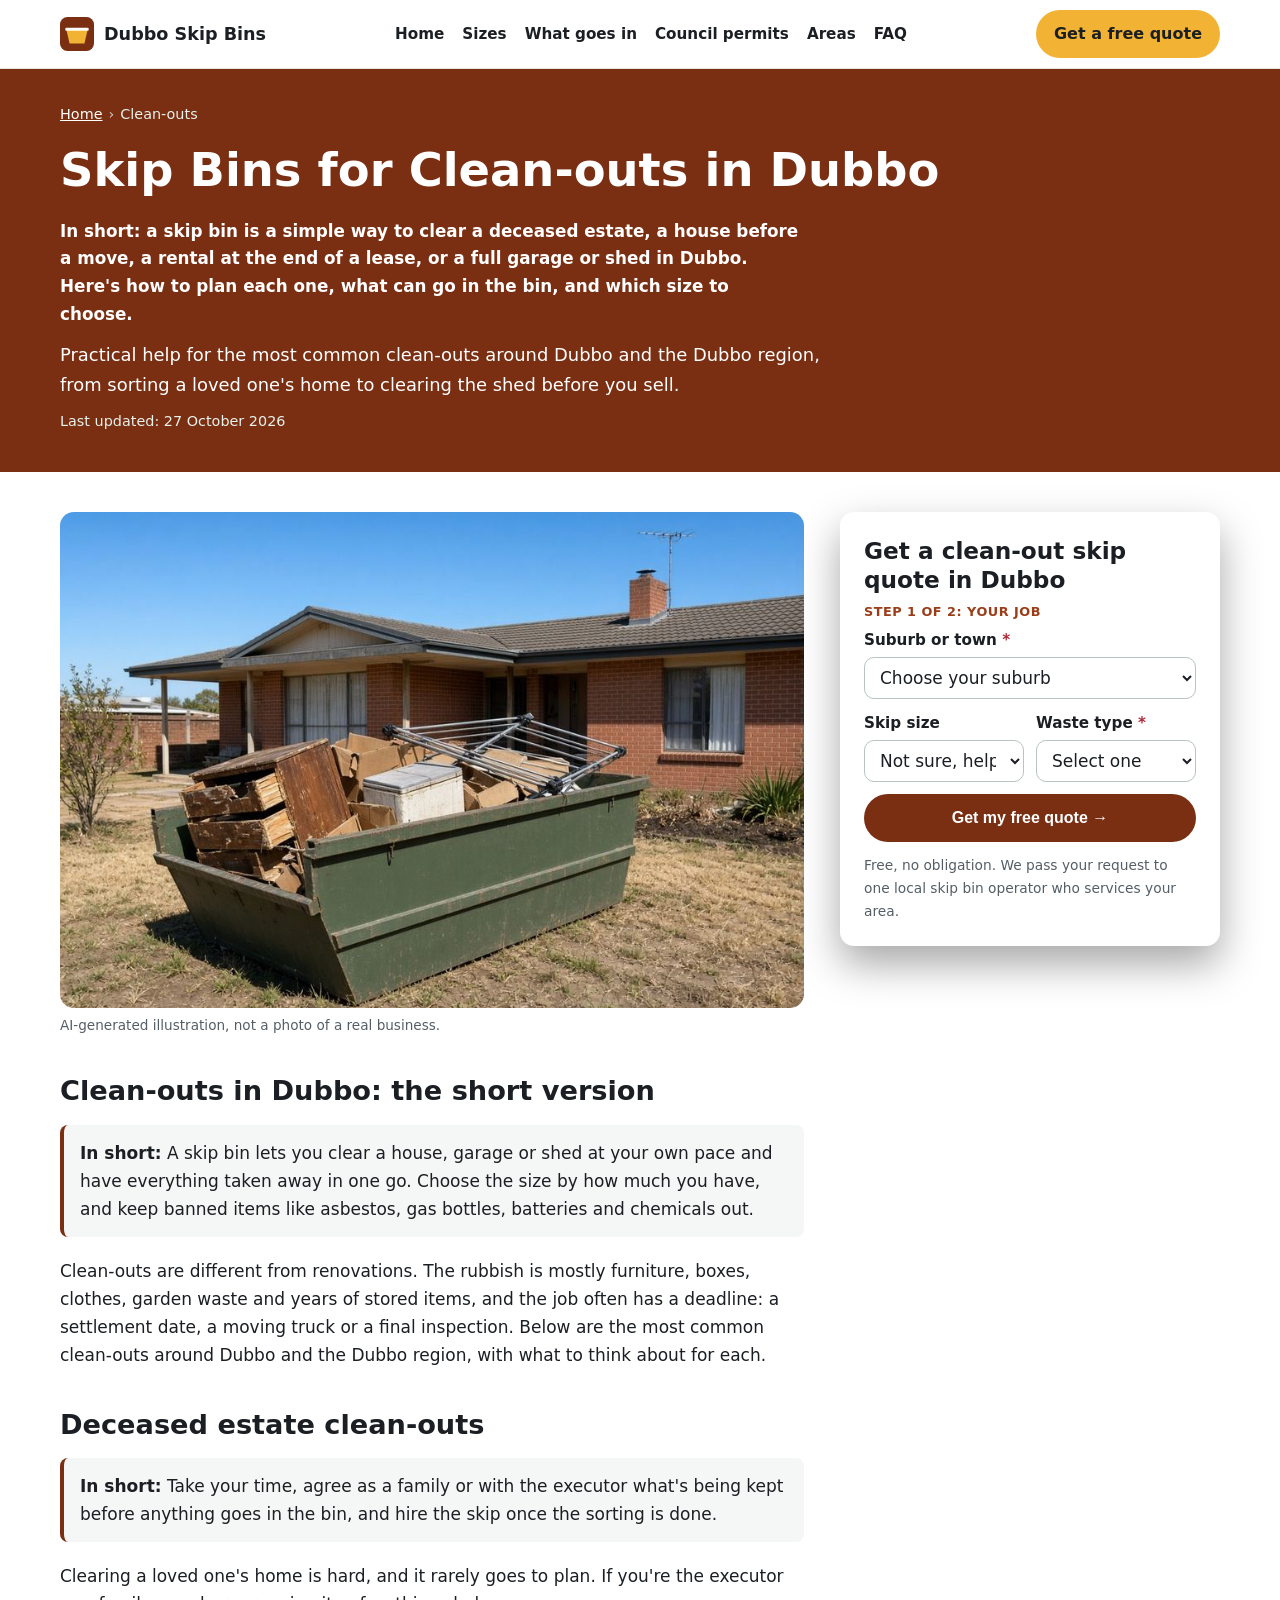
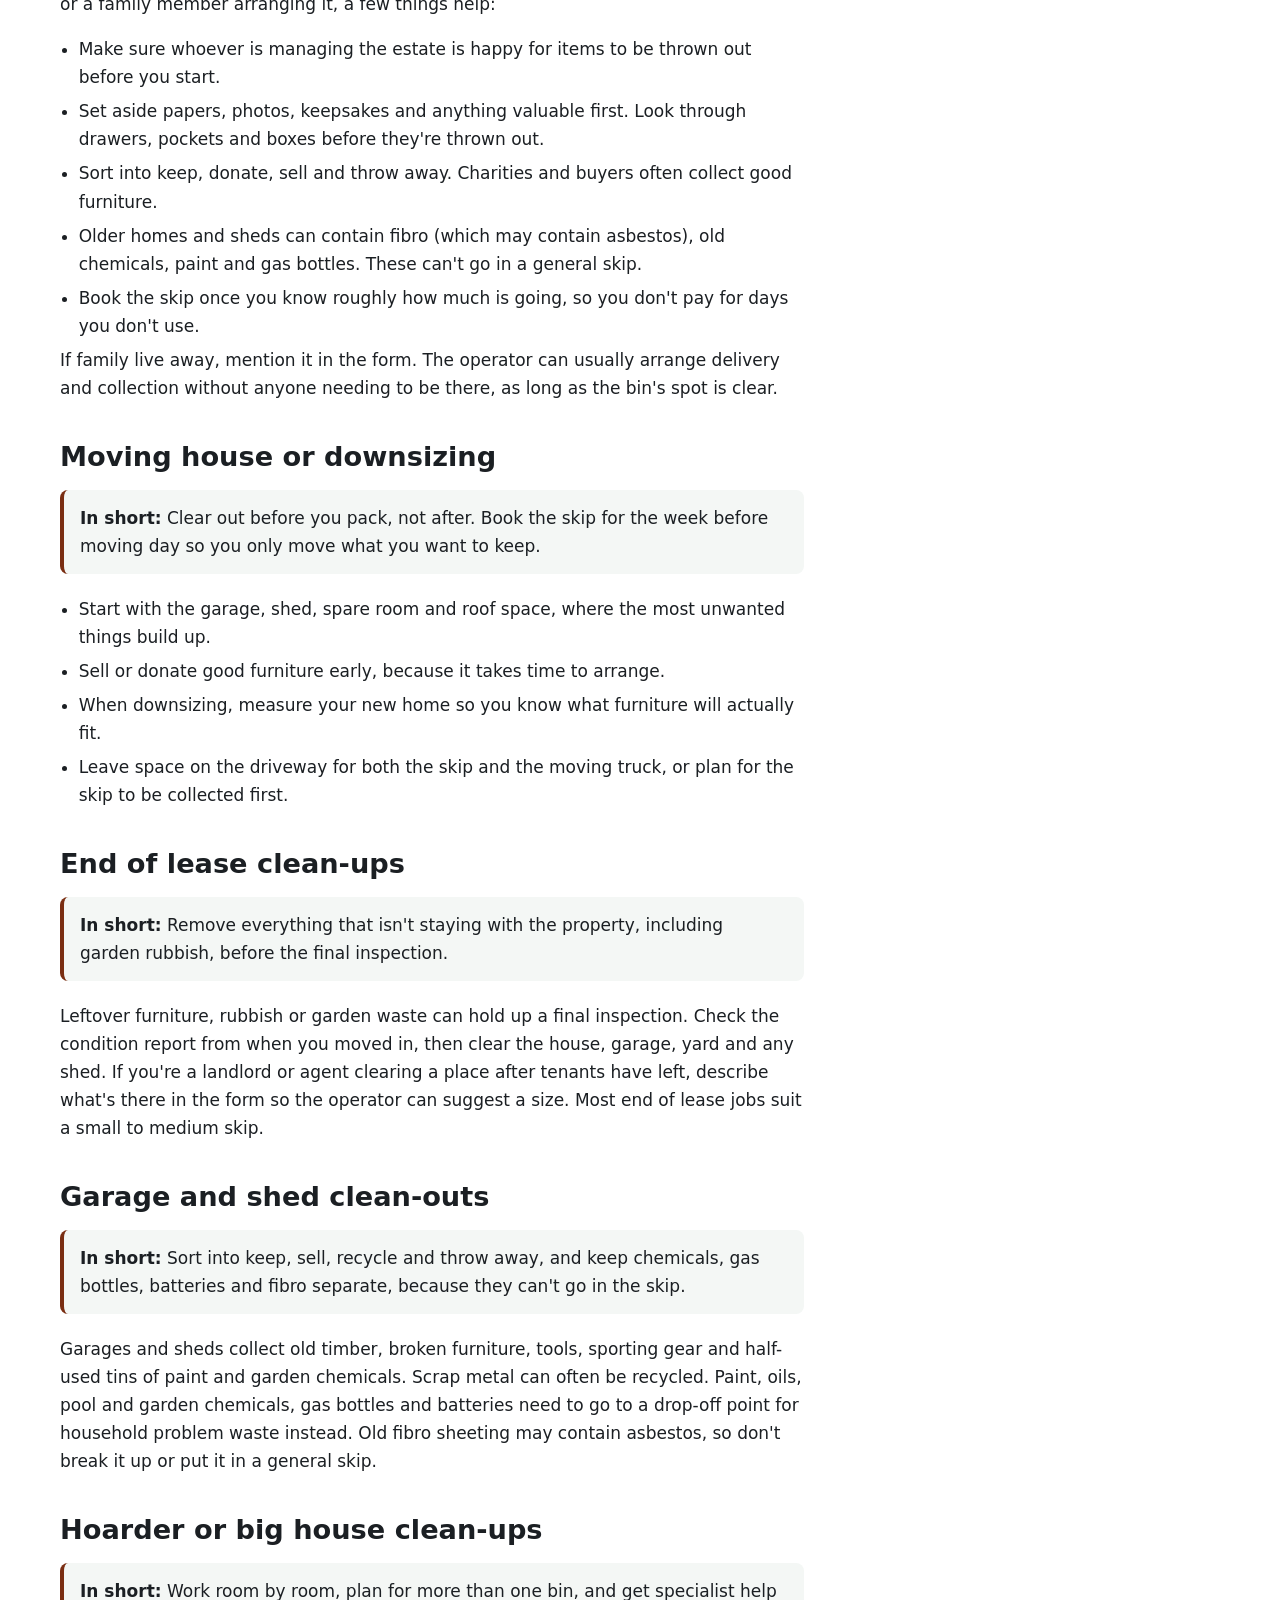
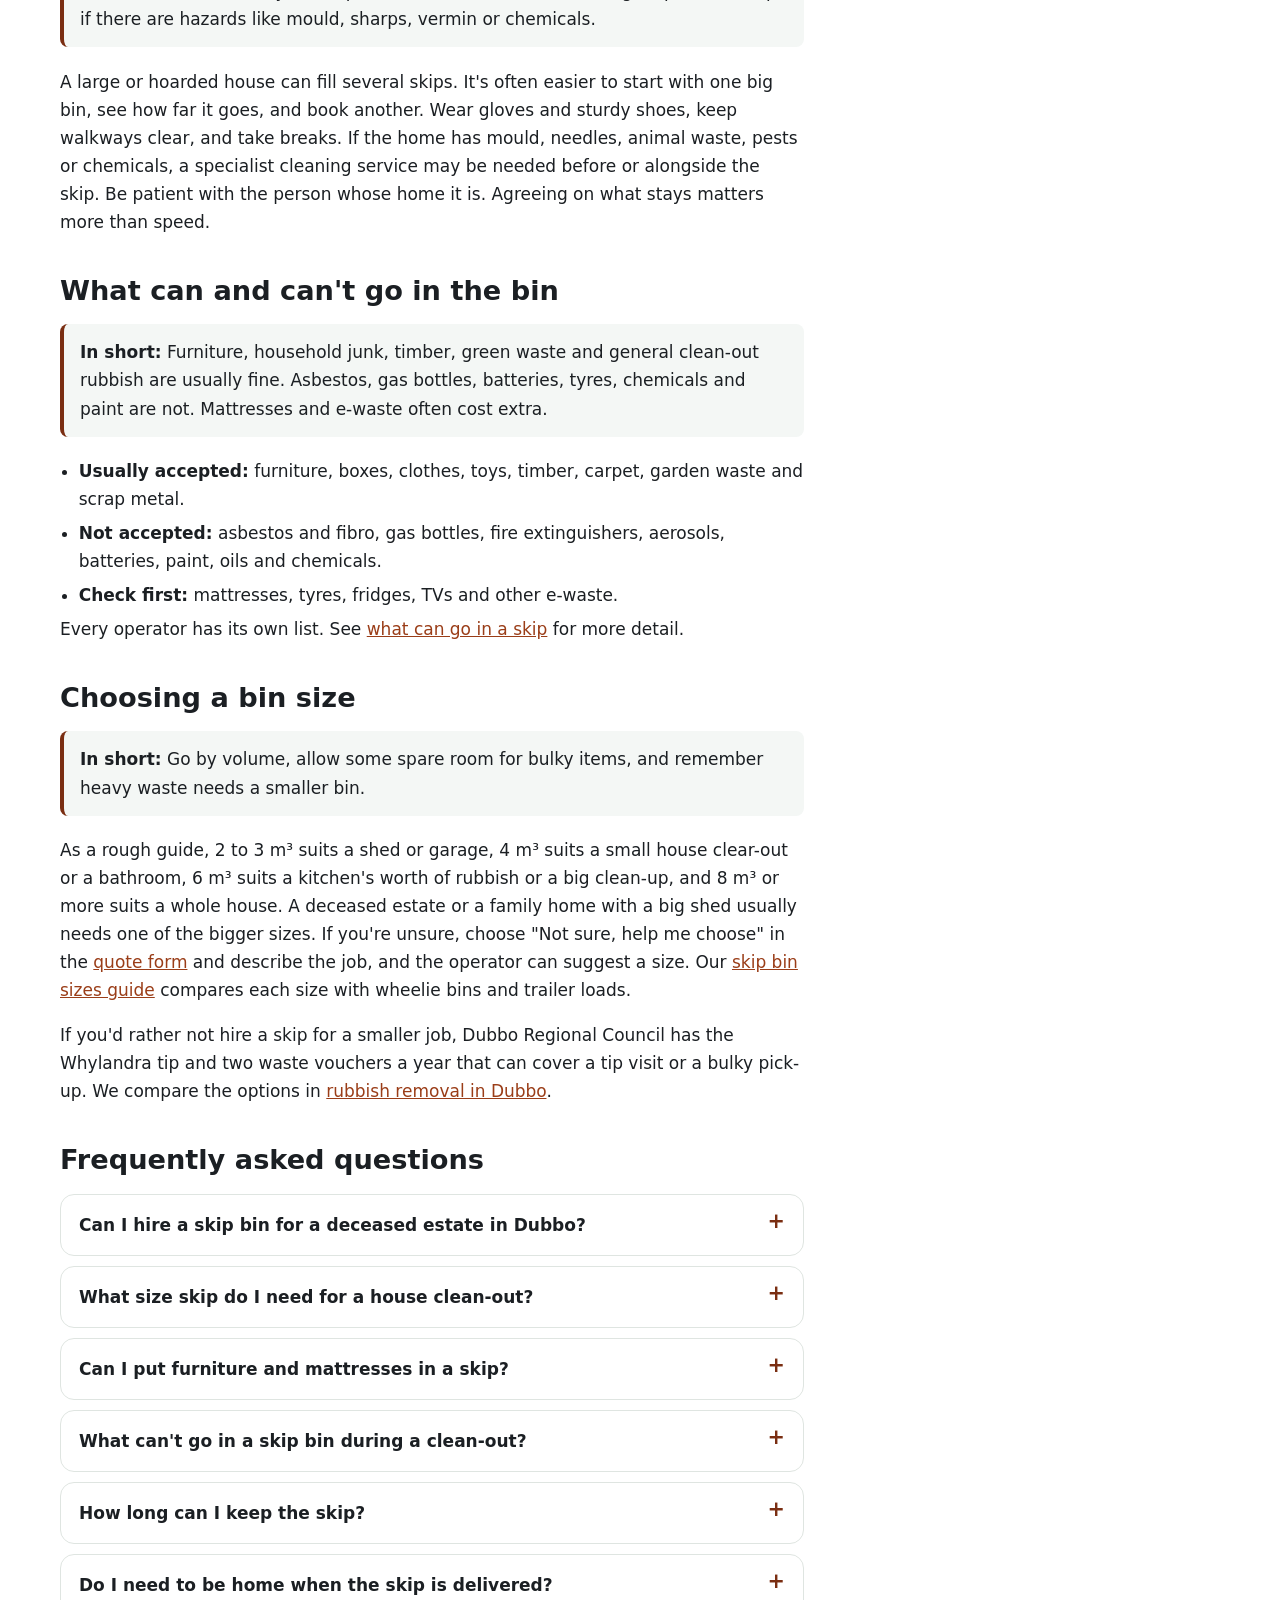
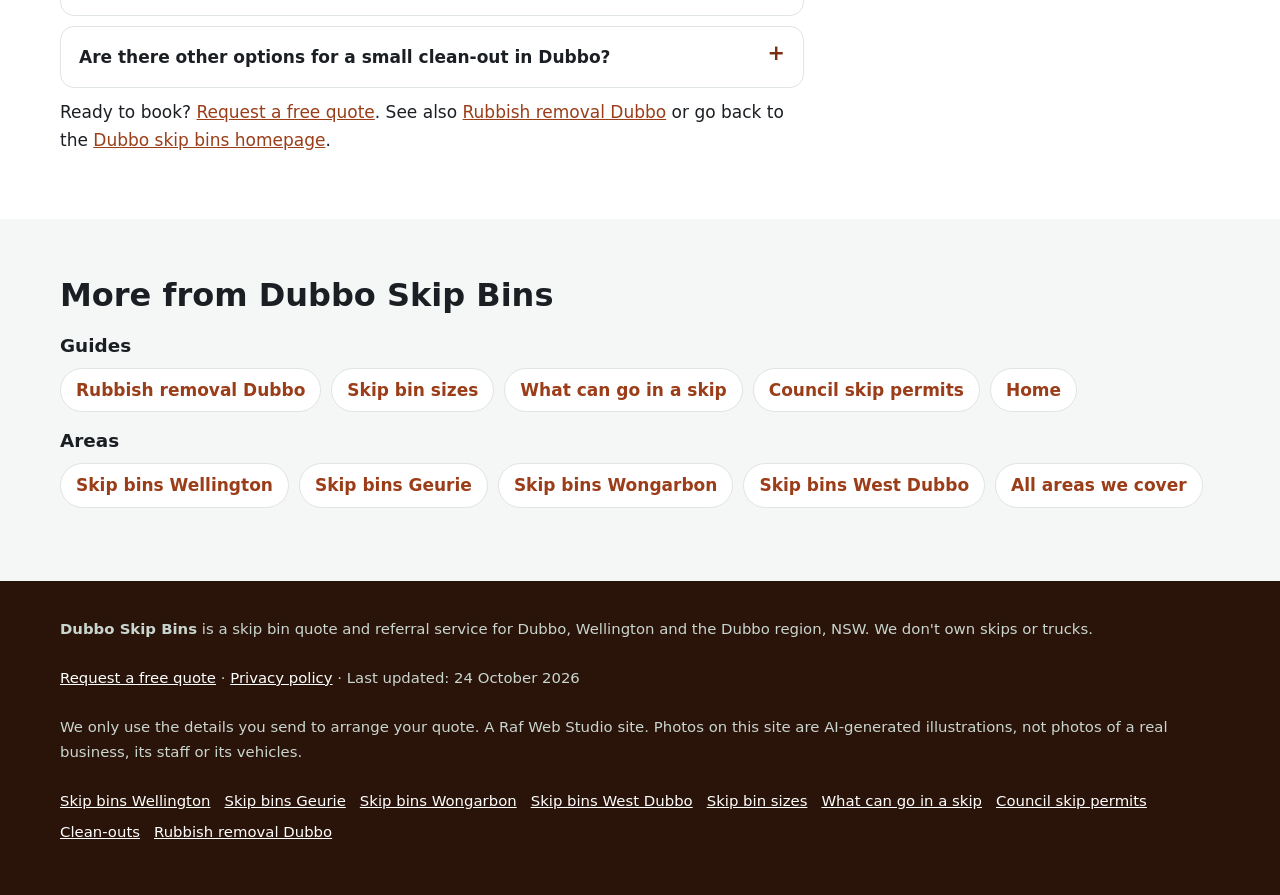
==== clean-outs/index.html @ 49976282 "SEO batch 3: add /clean-outs/ and /rubbish-removal-dubbo/ guides (FAQ schema, quote form, sitemap, l" ====
<!doctype html>
<html lang="en-AU">
<head>
<meta charset="utf-8">
<meta name="viewport" content="width=device-width, initial-scale=1">
<title>Skip Bins for Clean-outs in Dubbo | Deceased Estates, Moving &amp; Garages</title>
<meta name="description" content="Skip bins for clean-outs in Dubbo: deceased estates, moving house, downsizing, end of lease, garages, sheds and big house clean-ups. Sizes, what goes in, and a free quote.">
<link rel="canonical" href="https://dubboskipbins.com/clean-outs/">
<link rel="icon" href="/favicon.svg" type="image/svg+xml">
<meta name="theme-color" content="#7a2e12">
<meta property="og:type" content="article">
<meta property="og:locale" content="en_AU">
<meta property="og:site_name" content="Dubbo Skip Bins">
<meta property="og:title" content="Skip Bins for Clean-outs in Dubbo | Deceased Estates, Moving &amp; Garages">
<meta property="og:description" content="Skip bins for clean-outs in Dubbo: deceased estates, moving house, downsizing, end of lease, garages, sheds and big house clean-ups. Sizes, what goes in, and a free quote.">
<meta property="og:url" content="https://dubboskipbins.com/clean-outs/">
<meta property="og:image" content="https://dubboskipbins.com/img/card-home.jpg">
<meta name="twitter:card" content="summary_large_image">
<script>document.documentElement.classList.add('js')</script>
<link rel="stylesheet" href="/styles.css">

<!-- Google tag (gtag.js) -->
<script async src="https://www.googletagmanager.com/gtag/js?id=G-88SLKTYWD8"></script>
<script>
  window.dataLayer = window.dataLayer || [];
  function gtag(){dataLayer.push(arguments);}
  gtag('js', new Date());
  gtag('config', 'G-88SLKTYWD8');
</script>

<script type="application/ld+json">
{
 "@context": "https://schema.org",
 "@type": "WebPage",
 "@id": "https://dubboskipbins.com/clean-outs/#webpage",
 "url": "https://dubboskipbins.com/clean-outs/",
 "name": "Skip Bins for Clean-outs in Dubbo | Deceased Estates, Moving & Garages",
 "description": "Skip bins for clean-outs in Dubbo: deceased estates, moving house, downsizing, end of lease, garages, sheds and big house clean-ups. Sizes, what goes in, and a free quote.",
 "inLanguage": "en-AU",
 "dateModified": "2026-10-27",
 "isPartOf": {
  "@id": "https://dubboskipbins.com/#website"
 }
}
</script>
<script type="application/ld+json">
{
 "@context": "https://schema.org",
 "@type": "BreadcrumbList",
 "itemListElement": [
  {
   "@type": "ListItem",
   "position": 1,
   "name": "Home",
   "item": "https://dubboskipbins.com/"
  },
  {
   "@type": "ListItem",
   "position": 2,
   "name": "Clean-outs",
   "item": "https://dubboskipbins.com/clean-outs/"
  }
 ]
}
</script>
<script type="application/ld+json">
{
 "@context": "https://schema.org",
 "@type": "Service",
 "@id": "https://dubboskipbins.com/clean-outs/#service",
 "name": "Skip bins for clean-outs in Dubbo",
 "serviceType": "Skip bin hire",
 "description": "Skip bins for clean-outs in Dubbo: deceased estates, moving house, downsizing, end of lease, garages, sheds and big house clean-ups. Sizes, what goes in, and a free quote.",
 "url": "https://dubboskipbins.com/clean-outs/",
 "provider": {
  "@type": "Organization",
  "name": "Dubbo Skip Bins",
  "url": "https://dubboskipbins.com/"
 },
 "areaServed": [
  {
   "@type": "Place",
   "name": "Dubbo, NSW"
  }
 ]
}
</script>
<script type="application/ld+json">
{
 "@context": "https://schema.org",
 "@type": "FAQPage",
 "mainEntity": [
  {
   "@type": "Question",
   "name": "Can I hire a skip bin for a deceased estate in Dubbo?",
   "acceptedAnswer": {
    "@type": "Answer",
    "text": "Yes. A skip is a common way to clear a deceased estate. Agree with the executor or family what's being kept before anything goes in, and tell the operator if no one will be at the property for delivery or collection."
   }
  },
  {
   "@type": "Question",
   "name": "What size skip do I need for a house clean-out?",
   "acceptedAnswer": {
    "@type": "Answer",
    "text": "As a rough guide, 2 to 3 m³ suits a shed or garage, 4 m³ suits a small house clear-out or a bathroom, 6 m³ suits a kitchen's worth of rubbish or a big clean-up, and 8 m³ or more suits a whole house. A deceased estate or a family home with a big shed usually needs one of the bigger sizes."
   }
  },
  {
   "@type": "Question",
   "name": "Can I put furniture and mattresses in a skip?",
   "acceptedAnswer": {
    "@type": "Answer",
    "text": "Furniture is usually fine. Many operators accept mattresses for an extra fee, and some don't take them. List them in the quote form so the operator can confirm."
   }
  },
  {
   "@type": "Question",
   "name": "What can't go in a skip bin during a clean-out?",
   "acceptedAnswer": {
    "@type": "Answer",
    "text": "Asbestos and fibro, gas bottles, fire extinguishers, aerosols, batteries, tyres, paint, oils and chemicals. Fridges, TVs and other e-waste may be refused or cost extra."
   }
  },
  {
   "@type": "Question",
   "name": "How long can I keep the skip?",
   "acceptedAnswer": {
    "@type": "Answer",
    "text": "Hire periods differ between operators. Most include a set number of days and charge for extra days. Tell the operator your dates when you request a quote."
   }
  },
  {
   "@type": "Question",
   "name": "Do I need to be home when the skip is delivered?",
   "acceptedAnswer": {
    "@type": "Answer",
    "text": "Usually not, as long as the spot for the bin is clear and the operator knows exactly where to put it. Add delivery notes in the form."
   }
  },
  {
   "@type": "Question",
   "name": "Are there other options for a small clean-out in Dubbo?",
   "acceptedAnswer": {
    "@type": "Answer",
    "text": "For a load or two, a trailer run to the Whylandra tip or a booked bulky rubbish collection, using your My DRC Waste Vouchers, may be enough. Our rubbish removal guide compares the options."
   }
  }
 ]
}
</script>
</head>
<body>
<a class="skip-link" href="#main">Skip to content</a>

<header class="site-header">
  <div class="wrap">
    <a class="brand" href="/" aria-label="Dubbo Skip Bins home">
      <svg viewBox="0 0 64 64" aria-hidden="true"><rect width="64" height="64" rx="14" fill="#7a2e12"/><path d="M12 24h40l-6 26H18z" fill="#f2b233"/><rect x="10" y="20" width="44" height="6" rx="2" fill="#fff"/></svg>
      Dubbo Skip Bins
    </a>
    <nav class="nav" aria-label="Main">
      <a href="/">Home</a>
      <a href="/skip-bin-sizes/">Sizes</a>
      <a href="/what-can-go-in-a-skip/">What goes in</a>
      <a href="/skip-bin-council-permit/">Council permits</a>
      <a href="/#areas">Areas</a>
      <a href="/#faq">FAQ</a>
    </nav>
    <a class="btn btn-call header-call" href="#quote">Get a free quote</a>
  </div>
</header>

<main id="main">
<section class="page-hero" aria-labelledby="h1">
  <div class="wrap">
    <nav class="crumbs" aria-label="Breadcrumb"><ol><li><a href="https://dubboskipbins.com/">Home</a></li><li aria-current="page">Clean-outs</li></ol></nav>
    <h1 id="h1">Skip Bins for Clean-outs in Dubbo</h1>
    <p class="summary">In short: a skip bin is a simple way to clear a deceased estate, a house before a move, a rental at the end of a lease, or a full garage or shed in Dubbo. Here&#x27;s how to plan each one, what can go in the bin, and which size to choose.</p>
    <p class="lead">Practical help for the most common clean-outs around Dubbo and the Dubbo region, from sorting a loved one&#x27;s home to clearing the shed before you sell.</p>
    <p class="updated">Last updated: 27 October 2026</p>
  </div>
</section>
<div class="wrap page-grid">
  <article class="page-body">
<figure><img src="/img/card-home.jpg" width="900" height="600" style="aspect-ratio:3/2;object-fit:cover" alt="Illustration of a green skip bin outside a home during a household clean-out" decoding="async"><figcaption>AI-generated illustration, not a photo of a real business.</figcaption></figure>
<h2>Clean-outs in Dubbo: the short version</h2>
<p class="callout"><strong>In short:</strong> A skip bin lets you clear a house, garage or shed at your own pace and have everything taken away in one go. Choose the size by how much you have, and keep banned items like asbestos, gas bottles, batteries and chemicals out.</p><p>Clean-outs are different from renovations. The rubbish is mostly furniture, boxes, clothes, garden waste and years of stored items, and the job often has a deadline: a settlement date, a moving truck or a final inspection. Below are the most common clean-outs around Dubbo and the Dubbo region, with what to think about for each.</p>
<h2>Deceased estate clean-outs</h2>
<p class="callout"><strong>In short:</strong> Take your time, agree as a family or with the executor what's being kept before anything goes in the bin, and hire the skip once the sorting is done.</p><p>Clearing a loved one's home is hard, and it rarely goes to plan. If you're the executor or a family member arranging it, a few things help:</p><ul class="clean"><li>Make sure whoever is managing the estate is happy for items to be thrown out before you start.</li><li>Set aside papers, photos, keepsakes and anything valuable first. Look through drawers, pockets and boxes before they're thrown out.</li><li>Sort into keep, donate, sell and throw away. Charities and buyers often collect good furniture.</li><li>Older homes and sheds can contain fibro (which may contain asbestos), old chemicals, paint and gas bottles. These can't go in a general skip.</li><li>Book the skip once you know roughly how much is going, so you don't pay for days you don't use.</li></ul><p>If family live away, mention it in the form. The operator can usually arrange delivery and collection without anyone needing to be there, as long as the bin's spot is clear.</p>
<h2>Moving house or downsizing</h2>
<p class="callout"><strong>In short:</strong> Clear out before you pack, not after. Book the skip for the week before moving day so you only move what you want to keep.</p><ul class="clean"><li>Start with the garage, shed, spare room and roof space, where the most unwanted things build up.</li><li>Sell or donate good furniture early, because it takes time to arrange.</li><li>When downsizing, measure your new home so you know what furniture will actually fit.</li><li>Leave space on the driveway for both the skip and the moving truck, or plan for the skip to be collected first.</li></ul>
<h2>End of lease clean-ups</h2>
<p class="callout"><strong>In short:</strong> Remove everything that isn't staying with the property, including garden rubbish, before the final inspection.</p><p>Leftover furniture, rubbish or garden waste can hold up a final inspection. Check the condition report from when you moved in, then clear the house, garage, yard and any shed. If you're a landlord or agent clearing a place after tenants have left, describe what's there in the form so the operator can suggest a size. Most end of lease jobs suit a small to medium skip.</p>
<h2>Garage and shed clean-outs</h2>
<p class="callout"><strong>In short:</strong> Sort into keep, sell, recycle and throw away, and keep chemicals, gas bottles, batteries and fibro separate, because they can't go in the skip.</p><p>Garages and sheds collect old timber, broken furniture, tools, sporting gear and half-used tins of paint and garden chemicals. Scrap metal can often be recycled. Paint, oils, pool and garden chemicals, gas bottles and batteries need to go to a drop-off point for household problem waste instead. Old fibro sheeting may contain asbestos, so don't break it up or put it in a general skip.</p>
<h2>Hoarder or big house clean-ups</h2>
<p class="callout"><strong>In short:</strong> Work room by room, plan for more than one bin, and get specialist help if there are hazards like mould, sharps, vermin or chemicals.</p><p>A large or hoarded house can fill several skips. It's often easier to start with one big bin, see how far it goes, and book another. Wear gloves and sturdy shoes, keep walkways clear, and take breaks. If the home has mould, needles, animal waste, pests or chemicals, a specialist cleaning service may be needed before or alongside the skip. Be patient with the person whose home it is. Agreeing on what stays matters more than speed.</p>
<h2>What can and can&#x27;t go in the bin</h2>
<p class="callout"><strong>In short:</strong> Furniture, household junk, timber, green waste and general clean-out rubbish are usually fine. Asbestos, gas bottles, batteries, tyres, chemicals and paint are not. Mattresses and e-waste often cost extra.</p><ul class="clean"><li><strong>Usually accepted:</strong> furniture, boxes, clothes, toys, timber, carpet, garden waste and scrap metal.</li><li><strong>Not accepted:</strong> asbestos and fibro, gas bottles, fire extinguishers, aerosols, batteries, paint, oils and chemicals.</li><li><strong>Check first:</strong> mattresses, tyres, fridges, TVs and other e-waste.</li></ul><p>Every operator has its own list. See <a href="/what-can-go-in-a-skip/">what can go in a skip</a> for more detail.</p>
<h2>Choosing a bin size</h2>
<p class="callout"><strong>In short:</strong> Go by volume, allow some spare room for bulky items, and remember heavy waste needs a smaller bin.</p><p>As a rough guide, 2 to 3 m³ suits a shed or garage, 4 m³ suits a small house clear-out or a bathroom, 6 m³ suits a kitchen's worth of rubbish or a big clean-up, and 8 m³ or more suits a whole house. A deceased estate or a family home with a big shed usually needs one of the bigger sizes. If you're unsure, choose "Not sure, help me choose" in the <a href="#quote">quote form</a> and describe the job, and the operator can suggest a size. Our <a href="/skip-bin-sizes/">skip bin sizes guide</a> compares each size with wheelie bins and trailer loads.</p><p>If you'd rather not hire a skip for a smaller job, Dubbo Regional Council has the Whylandra tip and two waste vouchers a year that can cover a tip visit or a bulky pick-up. We compare the options in <a href="/rubbish-removal-dubbo/">rubbish removal in Dubbo</a>.</p>
<h2 id="faq-h">Frequently asked questions</h2>
<details><summary>Can I hire a skip bin for a deceased estate in Dubbo?</summary><p>Yes. A skip is a common way to clear a deceased estate. Agree with the executor or family what&#x27;s being kept before anything goes in, and tell the operator if no one will be at the property for delivery or collection.</p></details><details><summary>What size skip do I need for a house clean-out?</summary><p>As a rough guide, 2 to 3 m³ suits a shed or garage, 4 m³ suits a small house clear-out or a bathroom, 6 m³ suits a kitchen&#x27;s worth of rubbish or a big clean-up, and 8 m³ or more suits a whole house. A deceased estate or a family home with a big shed usually needs one of the bigger sizes.</p></details><details><summary>Can I put furniture and mattresses in a skip?</summary><p>Furniture is usually fine. Many operators accept mattresses for an extra fee, and some don&#x27;t take them. List them in the quote form so the operator can confirm.</p></details><details><summary>What can&#x27;t go in a skip bin during a clean-out?</summary><p>Asbestos and fibro, gas bottles, fire extinguishers, aerosols, batteries, tyres, paint, oils and chemicals. Fridges, TVs and other e-waste may be refused or cost extra.</p></details><details><summary>How long can I keep the skip?</summary><p>Hire periods differ between operators. Most include a set number of days and charge for extra days. Tell the operator your dates when you request a quote.</p></details><details><summary>Do I need to be home when the skip is delivered?</summary><p>Usually not, as long as the spot for the bin is clear and the operator knows exactly where to put it. Add delivery notes in the form.</p></details><details><summary>Are there other options for a small clean-out in Dubbo?</summary><p>For a load or two, a trailer run to the Whylandra tip or a booked bulky rubbish collection, using your My DRC Waste Vouchers, may be enough. Our rubbish removal guide compares the options.</p></details>
<p>Ready to book? <a href="#quote">Request a free quote</a>. See also <a href="/rubbish-removal-dubbo/">Rubbish removal Dubbo</a> or go back to the <a href="/">Dubbo skip bins homepage</a>.</p>

  </article>
  <aside class="page-aside">
    <div class="hero-form-card" id="quote">
      <h2 id="quote-h">Get a clean-out skip quote in Dubbo</h2>
      <form class="quote-form two-step" id="quote-form" action="https://formsubmit.co/c8aeae2e6c35559214315c7771d130a6" method="post" novalidate>
        <input type="hidden" name="_subject" value="New quote request – dubboskipbins.com">
        <input type="hidden" name="_captcha" value="true">
        <input type="hidden" name="_template" value="table">
        <input type="hidden" name="_next" value="https://dubboskipbins.com/thanks.html">
        <input type="text" name="_honey" style="display:none" tabindex="-1" autocomplete="off" aria-hidden="true">
        <input type="hidden" name="source" value="dubboskipbins.com">
        <input type="hidden" name="page" value="/clean-outs/">
        <fieldset class="step step-1">
          <legend class="step-label">Step 1 of 2: your job</legend>
          <div class="full"><label for="suburb">Suburb or town <span class="req" aria-hidden="true">*</span></label>
            <select id="suburb" name="suburb" required><option value="">Choose your suburb</option><option>Dubbo</option><option>West Dubbo</option><option>South Dubbo</option><option>East Dubbo</option><option>Delroy Park</option><option>Keswick Estate</option><option>Southlakes Estate</option><option>Brocklehurst</option><option>Wongarbon</option><option>Eumungerie</option><option>Geurie</option><option>Wellington</option><option>Ballimore</option><option>Mogriguy</option><option>Rawsonville</option><option>Toongi</option><option>Stuart Town</option><option value="Other">Other (tell us below)</option></select></div>
          <div class="full other-wrap"><label for="suburb_other">Other suburb or town</label><input id="suburb_other" name="suburb_other" type="text" autocomplete="address-level2"></div>
          <div><label for="size">Skip size</label>
            <select id="size" name="skip_size"><option value="Not sure">Not sure, help me choose</option><option>Skip bag (about 1 m³)</option><option>2 m³</option><option>3 m³</option><option>4 m³</option><option>6 m³</option><option>8 m³</option><option>9 m³</option><option>10–12 m³</option><option>Larger / hook-lift</option></select></div>
          <div><label for="waste">Waste type <span class="req" aria-hidden="true">*</span></label>
            <select id="waste" name="waste_type" required><option value="">Select one</option><option>General household</option><option>Green waste</option><option>Mixed renovation / building</option><option>Soil, concrete or bricks</option><option>Mixed, not sure</option><option>May contain asbestos</option></select></div>
          <div class="full js-only"><button class="btn btn-primary btn-block" type="button" id="to-step-2">Get my free quote →</button></div>
          <p class="microcopy full">Free, no obligation. We pass your request to one local skip bin operator who services your area.</p>
          <p class="form-error full" id="step1-error" role="alert" hidden>Please choose your suburb and waste type.</p>
        </fieldset>
        <fieldset class="step step-2" id="step-2">
          <legend class="step-label">Step 2 of 2: your details</legend>
          <div><label for="name">Name <span class="req" aria-hidden="true">*</span></label><input id="name" name="name" type="text" autocomplete="name" required></div>
          <div><label for="phone">Phone <span class="req" aria-hidden="true">*</span></label><input id="phone" name="phone" type="tel" autocomplete="tel" inputmode="tel" required></div>
          <div><label for="email">Email</label><input id="email" name="email" type="email" autocomplete="email"></div>
          <div><label for="date">Delivery date</label><input id="date" name="preferred_date" type="date"></div>
          <div class="full"><label for="message">Anything else?</label><textarea id="message" name="message" rows="2" placeholder="e.g. new build in Keswick, rural property access, 7 days"></textarea></div>
          <p class="consent full">By sending this form you agree we can share your details with one local skip bin operator so they can quote for your job. See our <a href="/privacy.html">privacy policy</a>.</p>
          <div class="full step2-actions"><button class="btn btn-primary" type="submit">Send my quote request</button><button class="btn-link js-only" type="button" id="back-1">← Back</button></div>
        </fieldset>
      </form>
    </div>
  </aside>
</div>
<section class="alt" aria-labelledby="more-h">
  <div class="wrap">
    <h2 id="more-h">More from Dubbo Skip Bins</h2>
    <h3>Guides</h3>
    <ul class="link-list"><li><a href="/rubbish-removal-dubbo/">Rubbish removal Dubbo</a></li><li><a href="/skip-bin-sizes/">Skip bin sizes</a></li><li><a href="/what-can-go-in-a-skip/">What can go in a skip</a></li><li><a href="/skip-bin-council-permit/">Council skip permits</a></li><li><a href="/">Home</a></li></ul>
    <h3>Areas</h3>
    <ul class="link-list"><li><a href="/skip-bins-wellington/">Skip bins Wellington</a></li><li><a href="/skip-bins-geurie/">Skip bins Geurie</a></li><li><a href="/skip-bins-wongarbon/">Skip bins Wongarbon</a></li><li><a href="/skip-bins-west-dubbo/">Skip bins West Dubbo</a></li><li><a href="/#areas">All areas we cover</a></li></ul>
  </div>
</section>
</main>

<footer class="site-footer">
  <div class="wrap">
    <p><strong>Dubbo Skip Bins</strong> is a skip bin quote and referral service for Dubbo, Wellington and the Dubbo region, NSW. We don't own skips or trucks.</p>
    <p><a href="#quote">Request a free quote</a> · <a href="/privacy.html">Privacy policy</a> · Last updated: 24 October 2026</p>
    <p>We only use the details you send to arrange your quote. A Raf Web Studio site. Photos on this site are AI-generated illustrations, not photos of a real business, its staff or its vehicles.</p>
    <p class="footer-links"><a href="/skip-bins-wellington/">Skip bins Wellington</a> <a href="/skip-bins-geurie/">Skip bins Geurie</a> <a href="/skip-bins-wongarbon/">Skip bins Wongarbon</a> <a href="/skip-bins-west-dubbo/">Skip bins West Dubbo</a> <a href="/skip-bin-sizes/">Skip bin sizes</a> <a href="/what-can-go-in-a-skip/">What can go in a skip</a> <a href="/skip-bin-council-permit/">Council skip permits</a> <a href="/clean-outs/">Clean-outs</a> <a href="/rubbish-removal-dubbo/">Rubbish removal Dubbo</a></p>
  </div>
</footer>

<div class="mobile-call" aria-label="Quick contact">
  <a class="btn btn-call" href="#quote">Get a free quote</a>
</div>
<script src="/form.js" defer></script>
</body>
</html>
---- styles.css ----
:root{
  --green:#7a2e12;--green-2:#9a3d18;--yellow:#f2b233;--ink:#1b1f23;--muted:#555e66;
  --bg:#ffffff;--soft:#f4f7f5;--line:#dfe5e1;--radius:14px;--max:1200px;
}
*{box-sizing:border-box}
html{scroll-behavior:smooth}
body{margin:0;font-family:system-ui,-apple-system,"Segoe UI",Roboto,Arial,sans-serif;color:var(--ink);background:var(--bg);line-height:1.65;font-size:17px;padding-bottom:72px}
@media(min-width:800px){body{padding-bottom:0}}
img,svg{max-width:100%}
a{color:var(--green-2)}
a:focus-visible,button:focus-visible,input:focus-visible,select:focus-visible,textarea:focus-visible{outline:3px solid var(--yellow);outline-offset:2px}
.wrap{max-width:var(--max);margin:0 auto;padding:0 20px}
.skip-link{position:absolute;left:-999px;top:0;background:#fff;padding:8px 12px;z-index:100}
.skip-link:focus{left:8px}
h1,h2,h3{line-height:1.25;margin:0 0 .6em}
h1{font-size:clamp(1.9rem,4.5vw,2.9rem)}
h2{font-size:clamp(1.5rem,3vw,2rem);margin-top:0}
h3{font-size:1.15rem}
p{margin:0 0 1em}

/* header */
.site-header{background:#fff;border-bottom:1px solid var(--line);position:sticky;top:0;z-index:50}
.site-header .wrap{display:flex;align-items:center;justify-content:space-between;gap:16px;padding-top:10px;padding-bottom:10px}
.brand{display:flex;align-items:center;gap:10px;font-weight:800;color:var(--ink);text-decoration:none;font-size:1.1rem}
.brand svg{width:34px;height:34px}
.nav{display:none;gap:18px}
.nav a{color:var(--ink);text-decoration:none;font-weight:600;font-size:.95rem}
.nav a:hover{color:var(--green-2)}
@media(min-width:900px){.nav{display:flex}}

/* buttons */
.btn{display:inline-flex;align-items:center;justify-content:center;gap:8px;font-weight:700;border-radius:999px;padding:13px 22px;text-decoration:none;border:2px solid transparent;cursor:pointer;font-size:1rem}
.btn svg{width:20px;height:20px}
.btn-call{background:var(--yellow);color:#1b1f23}
.btn-call:hover{background:#f2b233}
.btn-ghost{background:transparent;color:#fff;border-color:rgba(255,255,255,.7)}
.btn-ghost:hover{background:rgba(255,255,255,.12)}
.btn-primary{background:var(--green);color:#fff}
.btn-primary:hover{background:var(--green-2)}
.header-call{display:none}
@media(min-width:600px){.header-call{display:inline-flex;padding:9px 16px}}

/* hero */
.hero{background:linear-gradient(135deg,#7a2e12 0%,#9a3d18 60%,#9a3d18 100%);color:#fff;padding:48px 0 56px}
.hero .wrap{display:grid;gap:32px}
@media(min-width:900px){.hero .wrap{grid-template-columns:1.15fr .85fr;align-items:center}}
.hero p.lead{font-size:1.15rem;color:#e6f2ec;max-width:38em}
.hero .ctas{display:flex;flex-wrap:wrap;gap:12px;margin:22px 0 18px}
.ticks{list-style:none;padding:0;margin:0;display:grid;gap:6px;color:#e6f2ec}
.ticks li{display:flex;gap:8px;align-items:flex-start}
.ticks svg{flex:0 0 20px;width:20px;height:20px;margin-top:3px}
.hero-card{background:#fff;color:var(--ink);border-radius:var(--radius);padding:22px;box-shadow:0 12px 30px rgba(0,0,0,.18)}
.hero-card h2{font-size:1.25rem}
.hero-card ol{margin:0;padding-left:1.2em}
.hero-card li{margin-bottom:.5em}

/* sections */
section{padding:56px 0}
section.alt{background:var(--soft)}
.intro{max-width:46em}
.grid{display:grid;gap:18px}
@media(min-width:700px){.grid-2{grid-template-columns:1fr 1fr}.grid-3{grid-template-columns:repeat(3,1fr)}}
.card{background:#fff;border:1px solid var(--line);border-radius:var(--radius);padding:20px}
.card .size{display:inline-block;background:var(--green);color:#fff;font-weight:800;border-radius:8px;padding:3px 10px;margin-bottom:8px}
.icon{width:36px;height:36px;color:var(--green);margin-bottom:6px}

table{width:100%;border-collapse:collapse;background:#fff;border-radius:var(--radius);overflow:hidden;border:1px solid var(--line)}
caption{text-align:left;font-weight:700;padding:0 0 10px}
th,td{padding:12px 14px;text-align:left;border-bottom:1px solid var(--line);vertical-align:top}
th{background:#e9f1ec;font-size:.95rem}
.table-scroll{overflow-x:auto}
.note{font-size:.93rem;color:var(--muted)}
.yes h3{color:var(--green)}
.no h3{color:#b02a37}
ul.clean{padding-left:1.1em;margin:0}
ul.clean li{margin-bottom:.35em}

.areas{display:flex;flex-wrap:wrap;gap:8px;list-style:none;padding:0;margin:0 0 1em}
.areas li{background:#fff;border:1px solid var(--line);border-radius:999px;padding:6px 14px;font-size:.95rem}

/* faq */
details{background:#fff;border:1px solid var(--line);border-radius:var(--radius);padding:4px 18px;margin-bottom:10px}
summary{cursor:pointer;font-weight:700;padding:12px 0;list-style:none}
summary::-webkit-details-marker{display:none}
summary::after{content:"+";float:right;font-size:1.3rem;line-height:1;color:var(--green)}
details[open] summary::after{content:"–"}

/* form */
.quote{background:var(--green);color:#fff}
.quote .wrap{display:grid;gap:28px}
@media(min-width:900px){.quote .wrap{grid-template-columns:.8fr 1.2fr}}
.quote p{color:#e6f2ec}
form.quote-form{background:#fff;color:var(--ink);border-radius:var(--radius);padding:22px;display:grid;gap:14px}
@media(min-width:600px){form.quote-form{grid-template-columns:1fr 1fr}.full{grid-column:1/-1}}
label{display:block;font-weight:600;font-size:.95rem;margin-bottom:4px}
input,select,textarea{width:100%;font:inherit;padding:11px 12px;border:1.5px solid #b8c4bd;border-radius:10px;background:#fff;color:var(--ink)}
textarea{min-height:110px;resize:vertical}
.req{color:#b02a37}
.consent{font-size:.88rem;color:var(--muted)}

/* footer */
.site-footer{background:#2a140a;color:#c9d6cf;padding:36px 0;font-size:.93rem}
.site-footer a{color:#fff}
.site-footer .wrap{display:grid;gap:10px}

/* sticky mobile call bar */
.mobile-call{position:fixed;left:0;right:0;bottom:0;z-index:60;display:flex;gap:8px;padding:10px 12px;background:#fff;border-top:1px solid var(--line);box-shadow:0 -6px 18px rgba(0,0,0,.08)}
.mobile-call .btn{flex:1;padding:12px 10px}
@media(min-width:800px){.mobile-call{display:none}}

.legal{max-width:46em;padding:40px 20px 60px;margin:0 auto}
.legal h1{font-size:2rem}

/* images */
.about-grid{display:grid;gap:28px;align-items:center}
@media(min-width:900px){.about-grid{grid-template-columns:1.2fr .8fr}}
figure{margin:0}
.photo img{width:100%;height:auto;display:block;border-radius:var(--radius)}
.photo figcaption,.size-figs figcaption{font-size:.85rem;color:var(--muted);margin-top:6px}
.local-photo{max-width:720px;margin-top:8px}
.size-figs{display:grid;gap:14px;margin:6px 0 10px;grid-template-columns:1fr}
@media(min-width:600px){.size-figs{grid-template-columns:1fr 1fr}}
.size-figs img{width:100%;height:auto;display:block;border-radius:10px;border:1px solid var(--line);background:#f4f7f5}
.size-figs figcaption{font-weight:700;color:var(--ink)}
.credits{font-size:.8rem;color:#9fb3a8}

/* banner hero */
.hero{position:relative;overflow:hidden;background:#2a140a;padding:56px 0 64px}
.hero-bg,.hero-bg img{position:absolute;inset:0;width:100%;height:100%}
.hero-bg img{object-fit:cover;object-position:center 40%;filter:brightness(1.08)}
.hero::before{content:"";position:absolute;inset:0;z-index:1;background:linear-gradient(90deg,rgba(8,24,16,.58) 0%,rgba(8,24,16,.36) 45%,rgba(8,24,16,.14) 100%)}
.hero .wrap.hero-grid{position:relative;z-index:2;display:grid;gap:32px;align-items:center}
@media(min-width:960px){.hero .wrap.hero-grid{grid-template-columns:1.05fr .95fr;gap:48px}.hero{padding:72px 0 80px}}
.hero h1{text-shadow:0 2px 4px rgba(0,0,0,.45),0 4px 22px rgba(0,0,0,.45)}
.hero .lead,.hero .updated{text-shadow:0 1px 3px rgba(0,0,0,.6)}
.hero-copy .ticks{margin:6px 0 20px}
.hero-copy .ctas{margin:0}
.hero-form-card{background:#fff;color:var(--ink);border-radius:var(--radius);padding:24px;box-shadow:0 18px 40px rgba(0,0,0,.35);scroll-margin-top:80px}
.hero-form-card h2{font-size:1.45rem;margin-bottom:.3em}
.hero-form-card .form-intro{color:var(--muted);font-size:.95rem;margin-bottom:12px}
.hero-form-card form.quote-form{padding:0;box-shadow:none;border-radius:0;gap:12px}
.hero-form-card input,.hero-form-card select,.hero-form-card textarea{padding:9px 11px}
.hero-form-card textarea{min-height:72px}
.hero-form-card .consent{margin:10px 0 0}
.photo-credit{position:absolute;right:10px;bottom:6px;z-index:2;margin:0;font-size:.72rem;color:rgba(255,255,255,.8)}
.photo-credit a{color:#fff}
.how-card{background:#fff;color:var(--ink);border-radius:var(--radius);padding:22px}
.how-card ol{margin:0;padding-left:1.2em}.how-card li{margin-bottom:.5em}

/* v2 */
.hero .lead{color:#fff}
.updated{font-size:.85rem;color:#e6f2ec;margin:14px 0 0}
.updated-dark{font-size:.9rem;color:var(--muted);font-weight:600;margin-top:-.4em}
fieldset{border:0;margin:0;padding:0;min-width:0}
.step{display:grid;gap:12px;grid-template-columns:1fr}
@media(min-width:600px){.step{grid-template-columns:1fr 1fr}}
.step-label{font-size:.8rem;font-weight:700;text-transform:uppercase;letter-spacing:.04em;color:var(--green-2);margin-bottom:6px;padding:0}
.step-2{margin-top:16px}
.js .is-step-1 .step-2{display:none}
.js .is-step-2 .step-1{display:none}
.js .is-step-2 .step-2{margin-top:0}
.js-only{display:none}
.js .js-only{display:block}
.js .step2-actions .js-only{display:inline-block}
.other-wrap{display:none}.other-wrap.show{display:block}
html:not(.js) .other-wrap{display:block}
.btn-block{width:100%}
.btn-link{background:none;border:0;color:var(--green-2);font:inherit;font-weight:600;cursor:pointer;margin-left:14px;text-decoration:underline}
.microcopy{font-size:.86rem;color:var(--muted);margin:0}
.form-error{color:#b02a37;font-weight:600;font-size:.9rem;margin:0}
[aria-invalid="true"]{border-color:#b02a37}
.hero-form-card .quote-form{display:block}
.trust{background:#2a140a;color:#e6f2ec;padding:16px 0}
.trust-list{list-style:none;margin:0 auto;display:grid;gap:10px 24px;grid-template-columns:1fr}
@media(min-width:700px){.trust-list{grid-template-columns:1fr 1fr}}
@media(min-width:1000px){.trust-list{grid-template-columns:repeat(4,1fr)}}
.trust-list li{display:flex;gap:8px;align-items:flex-start;font-size:.95rem}
.trust-list svg{flex:0 0 20px;width:20px;height:20px;color:var(--yellow);margin-top:3px}
.trust-list strong{color:#fff}
ol.steps{list-style:none;padding:0;margin:0 0 16px}
.step-num{display:inline-grid;place-items:center;width:34px;height:34px;border-radius:50%;background:var(--yellow);color:#1b1f23;font-weight:800;margin-bottom:8px}
.equiv{font-weight:700;color:var(--green-2);margin:-.2em 0 .5em}
.price-table td{white-space:nowrap}
.area-groups{display:grid;gap:8px 28px;margin-bottom:12px}
@media(min-width:800px){.area-groups{grid-template-columns:1fr 1fr}}
.area-group h3{font-size:1rem;margin:10px 0 8px}
/* photo cards */
.photo-cards{display:grid;gap:20px;grid-template-columns:1fr;margin:10px 0 28px}
@media(min-width:620px){.photo-cards{grid-template-columns:1fr 1fr}}
@media(min-width:1000px){.photo-cards{grid-template-columns:repeat(4,1fr)}}
.photo-card{position:relative;display:flex;flex-direction:column;background:#fff;border:1px solid var(--line);border-radius:var(--radius);overflow:hidden;text-decoration:none;color:var(--ink);box-shadow:0 6px 18px rgba(0,0,0,.06);transition:transform .15s,box-shadow .15s}
.photo-card:hover{transform:translateY(-2px);box-shadow:0 10px 24px rgba(0,0,0,.1)}
.pc-img{display:block;aspect-ratio:4/3;overflow:hidden;background:#f4f7f5}
.pc-img img{width:100%;height:100%;object-fit:cover;display:block}
.pc-svg img{object-fit:contain;padding:12px}
.pc-icon{position:absolute;left:18px;top:-26px;width:52px;height:52px;border-radius:50%;background:var(--yellow);color:#2a140a;display:grid;place-items:center;border:4px solid #fff;box-shadow:0 4px 10px rgba(0,0,0,.15)}
.pc-icon svg{width:24px;height:24px}
.pc-body{position:relative;display:block;padding:34px 18px 18px}
.pc-title{display:block;font-size:1.1rem;margin-bottom:6px}
.pc-text{display:block;font-size:.95rem;color:var(--muted)}
.more-jobs h3{margin-bottom:.4em}
/* truck band */
.band-wrap{padding:8px 0 48px}
.truck-band{position:relative;border-radius:var(--radius);overflow:hidden;min-height:260px;display:flex;align-items:flex-end}
.truck-band img{position:absolute;inset:0;width:100%;height:100%;object-fit:cover;object-position:center 60%}
.truck-band::after{content:"";position:absolute;inset:0;background:linear-gradient(90deg,rgba(8,24,16,.72) 0%,rgba(8,24,16,.35) 55%,rgba(8,24,16,0) 100%)}
.band-text{position:relative;z-index:1;padding:28px;max-width:560px}
.band-line{color:#fff;font-size:clamp(1.4rem,3vw,2rem);font-weight:800;line-height:1.2;margin:0 0 16px;text-shadow:0 2px 8px rgba(0,0,0,.4)}
@media(min-width:900px){.truck-band{min-height:420px;align-items:center}.band-text{padding:44px}}
.closing-inner{display:grid;gap:12px;align-items:center}
@media(min-width:900px){.quote .wrap.closing-inner{grid-template-columns:1fr auto}}
.closing-grid{display:grid;gap:28px;align-items:center}
@media(min-width:900px){.quote .wrap.closing-grid{grid-template-columns:.9fr 1.1fr}}
.closing-photo img{width:100%;height:auto;display:block;border-radius:var(--radius);box-shadow:0 12px 30px rgba(0,0,0,.25)}

/* How it works step photos */
.step-card{padding:0;overflow:hidden;display:flex;flex-direction:column}
.step-img{display:block;aspect-ratio:3/2;background:#e9efe9}
.step-img img{display:block;width:100%;height:100%;object-fit:cover;border-radius:var(--radius) var(--radius) 0 0}
.step-body{position:relative;padding:30px 20px 20px}
.step-card .step-num{position:absolute;top:-21px;left:20px;width:42px;height:42px;margin:0;font-size:1.1rem;border:3px solid #fff;box-shadow:0 2px 6px rgba(0,0,0,.18)}
.step-card h3{margin-top:0}

/* site-specific */
.photo-note{font-size:.8rem;color:var(--muted);margin-top:8px}
.disclaimer{background:#fff8e6;border:1px solid #f0d58a;border-radius:var(--radius);padding:16px 18px;font-size:.95rem}

/* seo-pages-v1 */
.page-hero{background:var(--green);color:#fff;padding:34px 0 38px}
.page-hero h1{color:#fff;margin-bottom:.4em}
.page-hero .lead{color:#fff;font-size:1.12rem;max-width:44em;margin-bottom:.6em}
.page-hero .updated{color:#e6f2ec;font-size:.9rem;margin:0}
.crumbs{font-size:.9rem;margin-bottom:14px;color:#e6f2ec}
.crumbs ol{list-style:none;padding:0;margin:0;display:flex;flex-wrap:wrap;gap:6px}
.crumbs li+li::before{content:"›";margin-right:6px;opacity:.8}
.crumbs a{color:#fff}
.page-grid{display:grid;gap:36px;padding-top:40px;padding-bottom:48px}
@media(min-width:960px){.page-grid{grid-template-columns:minmax(0,1fr) 380px;align-items:start}.page-aside{position:sticky;top:84px}}
.page-body h2{margin-top:1.4em;font-size:clamp(1.3rem,2.6vw,1.7rem)}
.page-body h2:first-child{margin-top:0}
.page-body figure{margin:0 0 1.4em}
.page-body figure img{width:100%;height:auto;border-radius:var(--radius);display:block}
.page-body figcaption{font-size:.85rem;color:var(--muted);margin-top:6px}
.page-body table{width:100%;border-collapse:collapse;margin:0 0 1.2em}
.page-body th,.page-body td{border:1px solid var(--line);padding:8px 10px;text-align:left;vertical-align:top}
.page-body .callout{background:var(--soft);border-left:4px solid var(--green);padding:14px 16px;border-radius:8px;margin:0 0 1.2em}
.page-body .sources{font-size:.88rem;color:var(--muted)}
.link-list{display:flex;flex-wrap:wrap;gap:10px;list-style:none;padding:0;margin:0 0 1em}
.link-list a{display:inline-block;background:#fff;border:1px solid var(--line);border-radius:999px;padding:7px 15px;text-decoration:none;font-weight:600}
.link-list a:hover{border-color:var(--green)}
.areas a{text-decoration:none;font-weight:600}
.guide-cards{display:grid;gap:16px}
@media(min-width:700px){.guide-cards{grid-template-columns:repeat(3,1fr)}}
.guide-cards a{display:block;background:#fff;border:1px solid var(--line);border-radius:var(--radius);padding:18px;text-decoration:none;color:var(--ink)}
.guide-cards a strong{display:block;color:var(--green-2);font-size:1.08rem;margin-bottom:4px}
.guide-cards a:hover{border-color:var(--green)}
.footer-links{display:flex;flex-wrap:wrap;gap:6px 14px}

/* summary-v1 */
.summary{font-size:1.05rem;font-weight:600;max-width:44em;margin:0 0 .7em}
.hero .summary,.page-hero .summary{color:#fff}
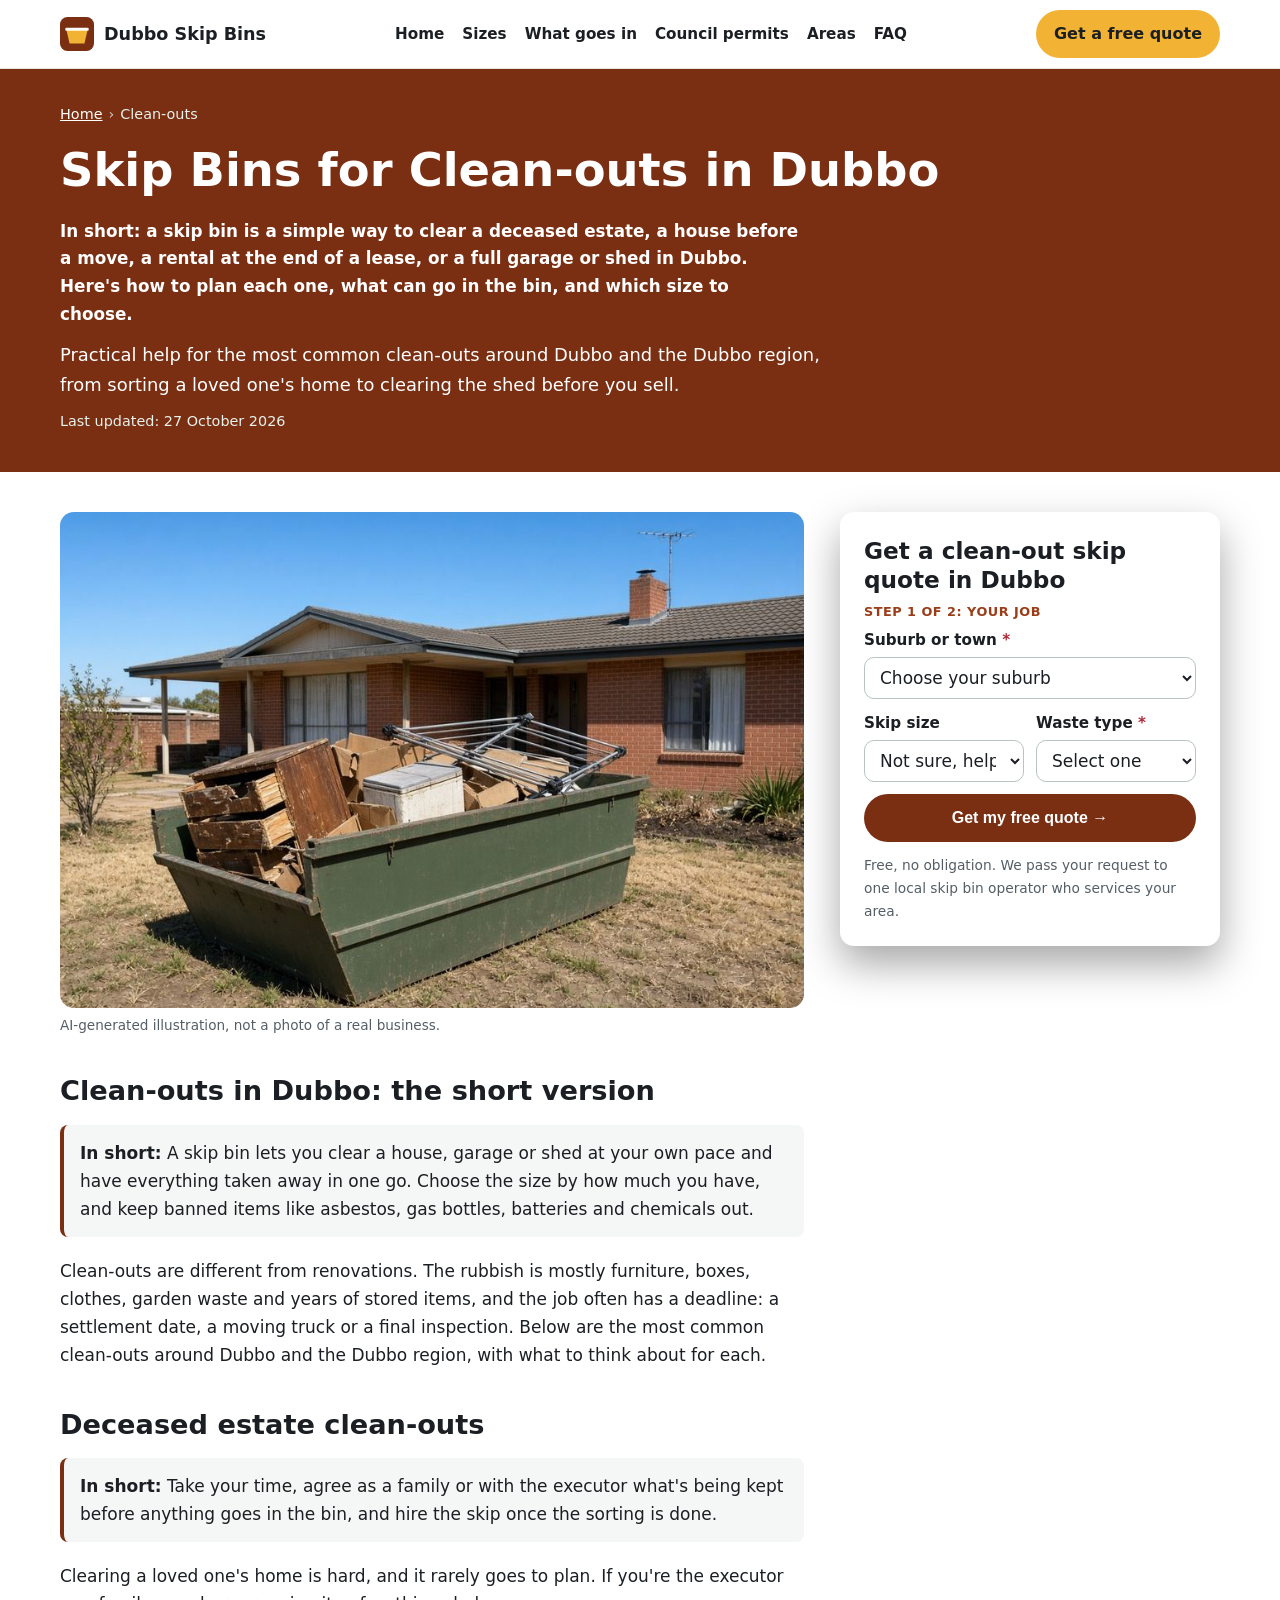
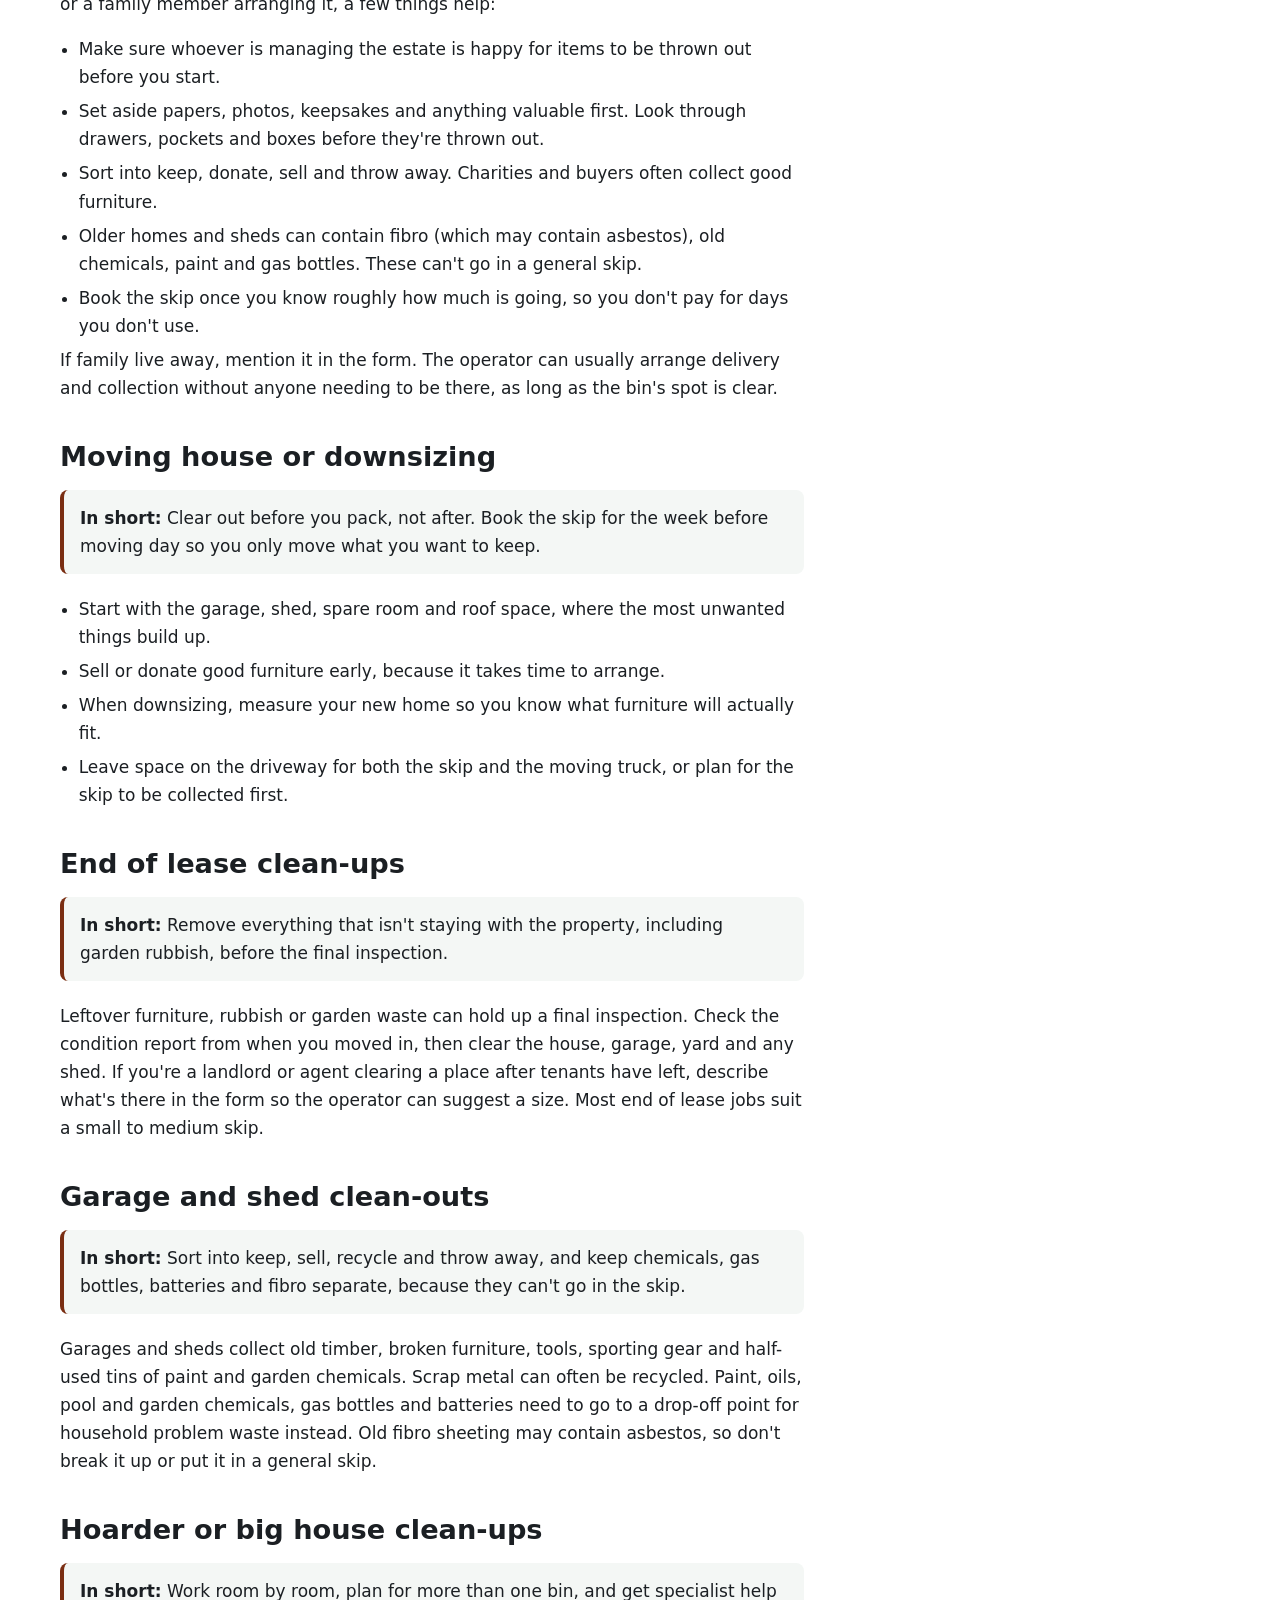
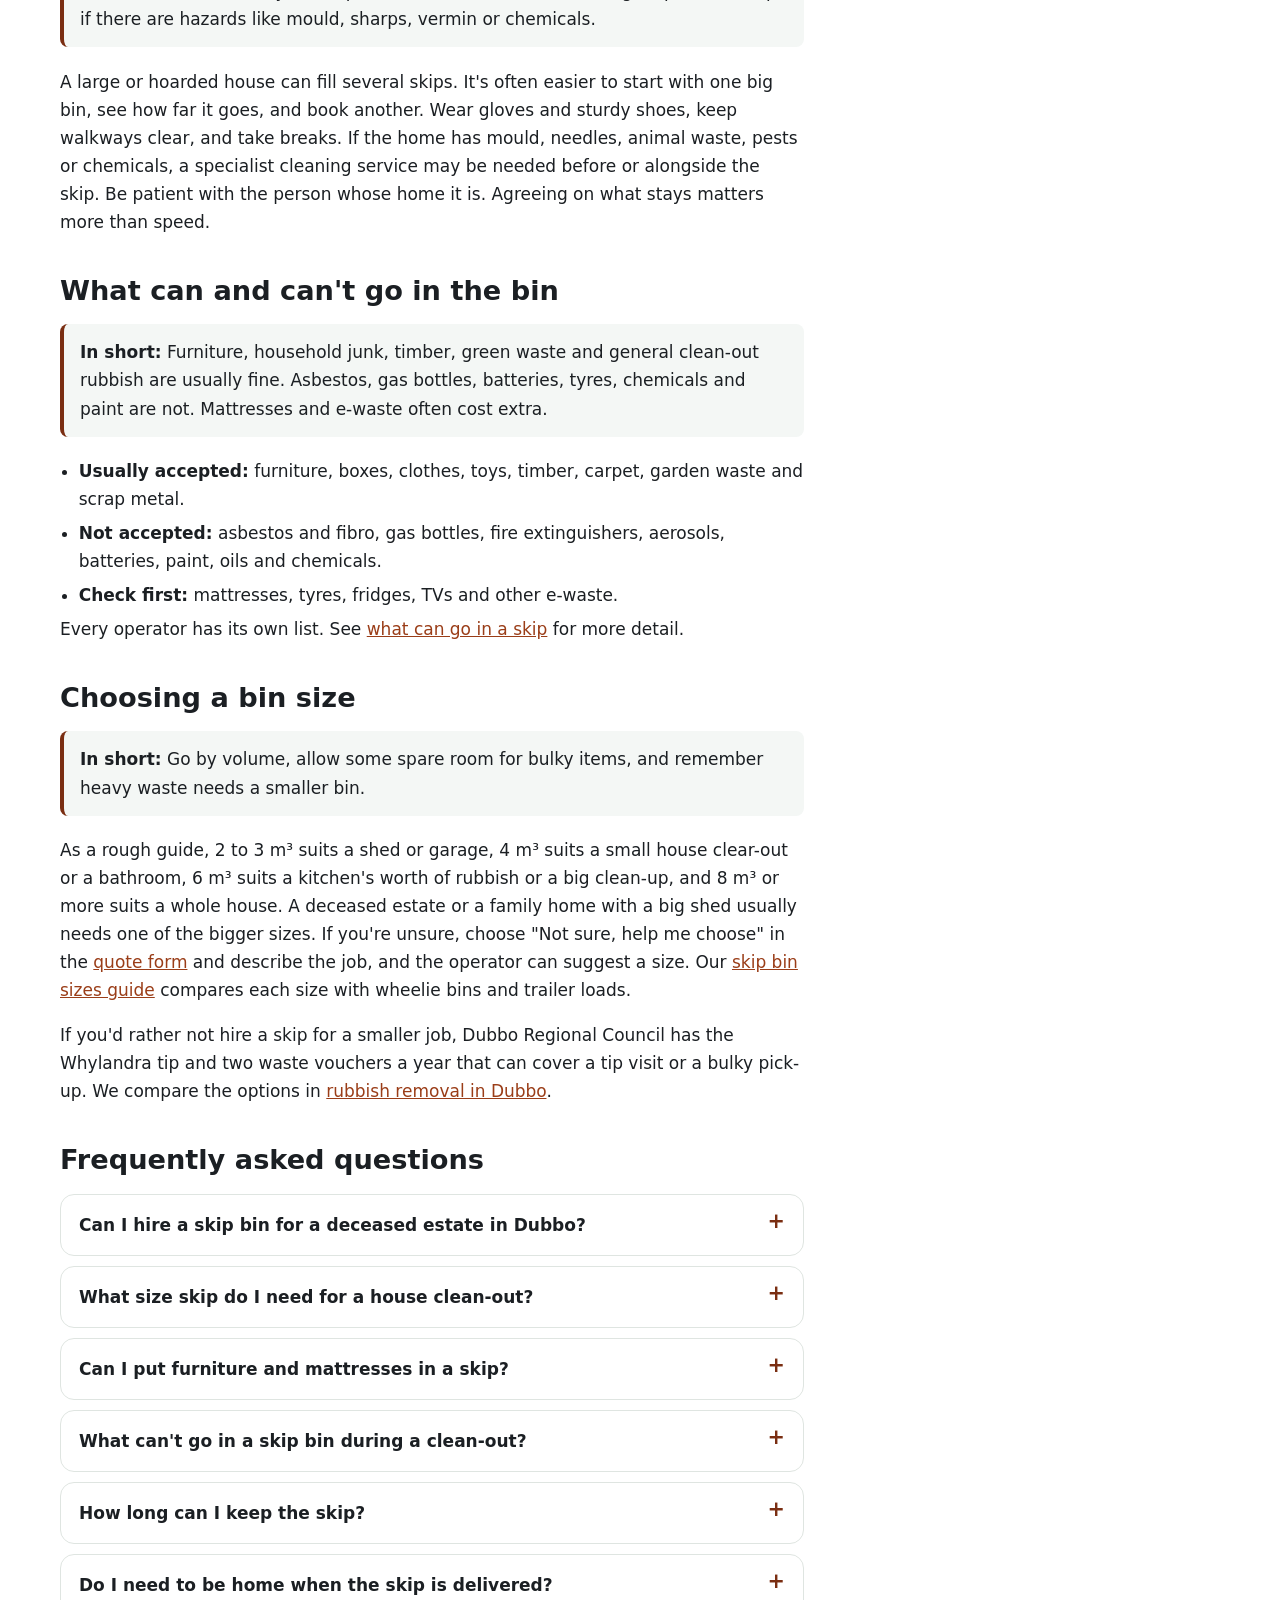
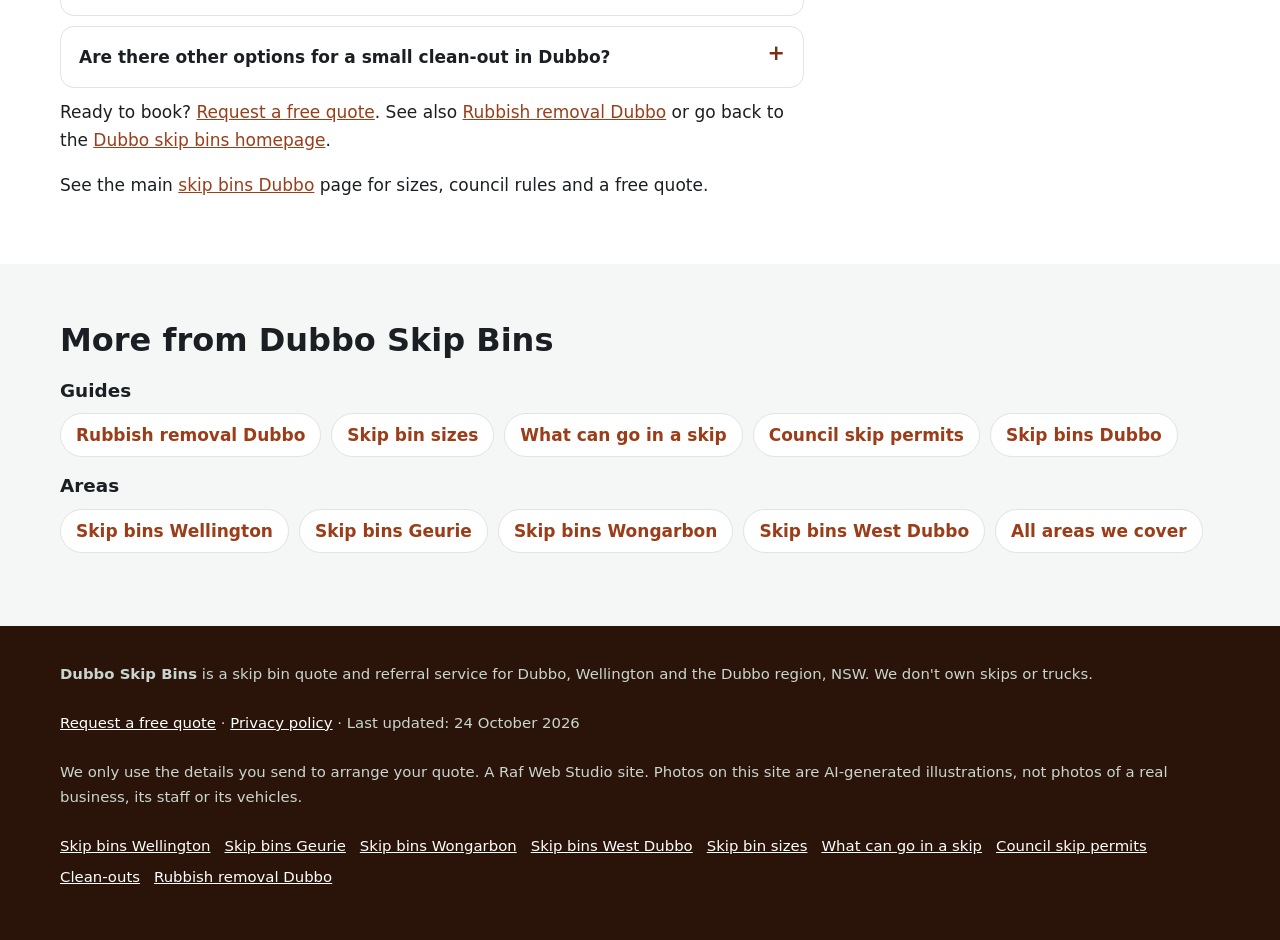
==== commit 1c3b10a5: "SEO batch 5: keyword link to homepage on every subpage, sitemap lastmod refresh" ====
--- a/clean-outs/index.html
+++ b/clean-outs/index.html
@@ -204,6 +204,7 @@
 <details><summary>Can I hire a skip bin for a deceased estate in Dubbo?</summary><p>Yes. A skip is a common way to clear a deceased estate. Agree with the executor or family what&#x27;s being kept before anything goes in, and tell the operator if no one will be at the property for delivery or collection.</p></details><details><summary>What size skip do I need for a house clean-out?</summary><p>As a rough guide, 2 to 3 m³ suits a shed or garage, 4 m³ suits a small house clear-out or a bathroom, 6 m³ suits a kitchen&#x27;s worth of rubbish or a big clean-up, and 8 m³ or more suits a whole house. A deceased estate or a family home with a big shed usually needs one of the bigger sizes.</p></details><details><summary>Can I put furniture and mattresses in a skip?</summary><p>Furniture is usually fine. Many operators accept mattresses for an extra fee, and some don&#x27;t take them. List them in the quote form so the operator can confirm.</p></details><details><summary>What can&#x27;t go in a skip bin during a clean-out?</summary><p>Asbestos and fibro, gas bottles, fire extinguishers, aerosols, batteries, tyres, paint, oils and chemicals. Fridges, TVs and other e-waste may be refused or cost extra.</p></details><details><summary>How long can I keep the skip?</summary><p>Hire periods differ between operators. Most include a set number of days and charge for extra days. Tell the operator your dates when you request a quote.</p></details><details><summary>Do I need to be home when the skip is delivered?</summary><p>Usually not, as long as the spot for the bin is clear and the operator knows exactly where to put it. Add delivery notes in the form.</p></details><details><summary>Are there other options for a small clean-out in Dubbo?</summary><p>For a load or two, a trailer run to the Whylandra tip or a booked bulky rubbish collection, using your My DRC Waste Vouchers, may be enough. Our rubbish removal guide compares the options.</p></details>
 <p>Ready to book? <a href="#quote">Request a free quote</a>. See also <a href="/rubbish-removal-dubbo/">Rubbish removal Dubbo</a> or go back to the <a href="/">Dubbo skip bins homepage</a>.</p>
 
+<p class="home-link">See the main <a href="/">skip bins Dubbo</a> page for sizes, council rules and a free quote.</p>
   </article>
   <aside class="page-aside">
     <div class="hero-form-card" id="quote">
@@ -247,7 +248,7 @@
   <div class="wrap">
     <h2 id="more-h">More from Dubbo Skip Bins</h2>
     <h3>Guides</h3>
-    <ul class="link-list"><li><a href="/rubbish-removal-dubbo/">Rubbish removal Dubbo</a></li><li><a href="/skip-bin-sizes/">Skip bin sizes</a></li><li><a href="/what-can-go-in-a-skip/">What can go in a skip</a></li><li><a href="/skip-bin-council-permit/">Council skip permits</a></li><li><a href="/">Home</a></li></ul>
+    <ul class="link-list"><li><a href="/rubbish-removal-dubbo/">Rubbish removal Dubbo</a></li><li><a href="/skip-bin-sizes/">Skip bin sizes</a></li><li><a href="/what-can-go-in-a-skip/">What can go in a skip</a></li><li><a href="/skip-bin-council-permit/">Council skip permits</a></li><li><a href="/">Skip bins Dubbo</a></li></ul>
     <h3>Areas</h3>
     <ul class="link-list"><li><a href="/skip-bins-wellington/">Skip bins Wellington</a></li><li><a href="/skip-bins-geurie/">Skip bins Geurie</a></li><li><a href="/skip-bins-wongarbon/">Skip bins Wongarbon</a></li><li><a href="/skip-bins-west-dubbo/">Skip bins West Dubbo</a></li><li><a href="/#areas">All areas we cover</a></li></ul>
   </div>
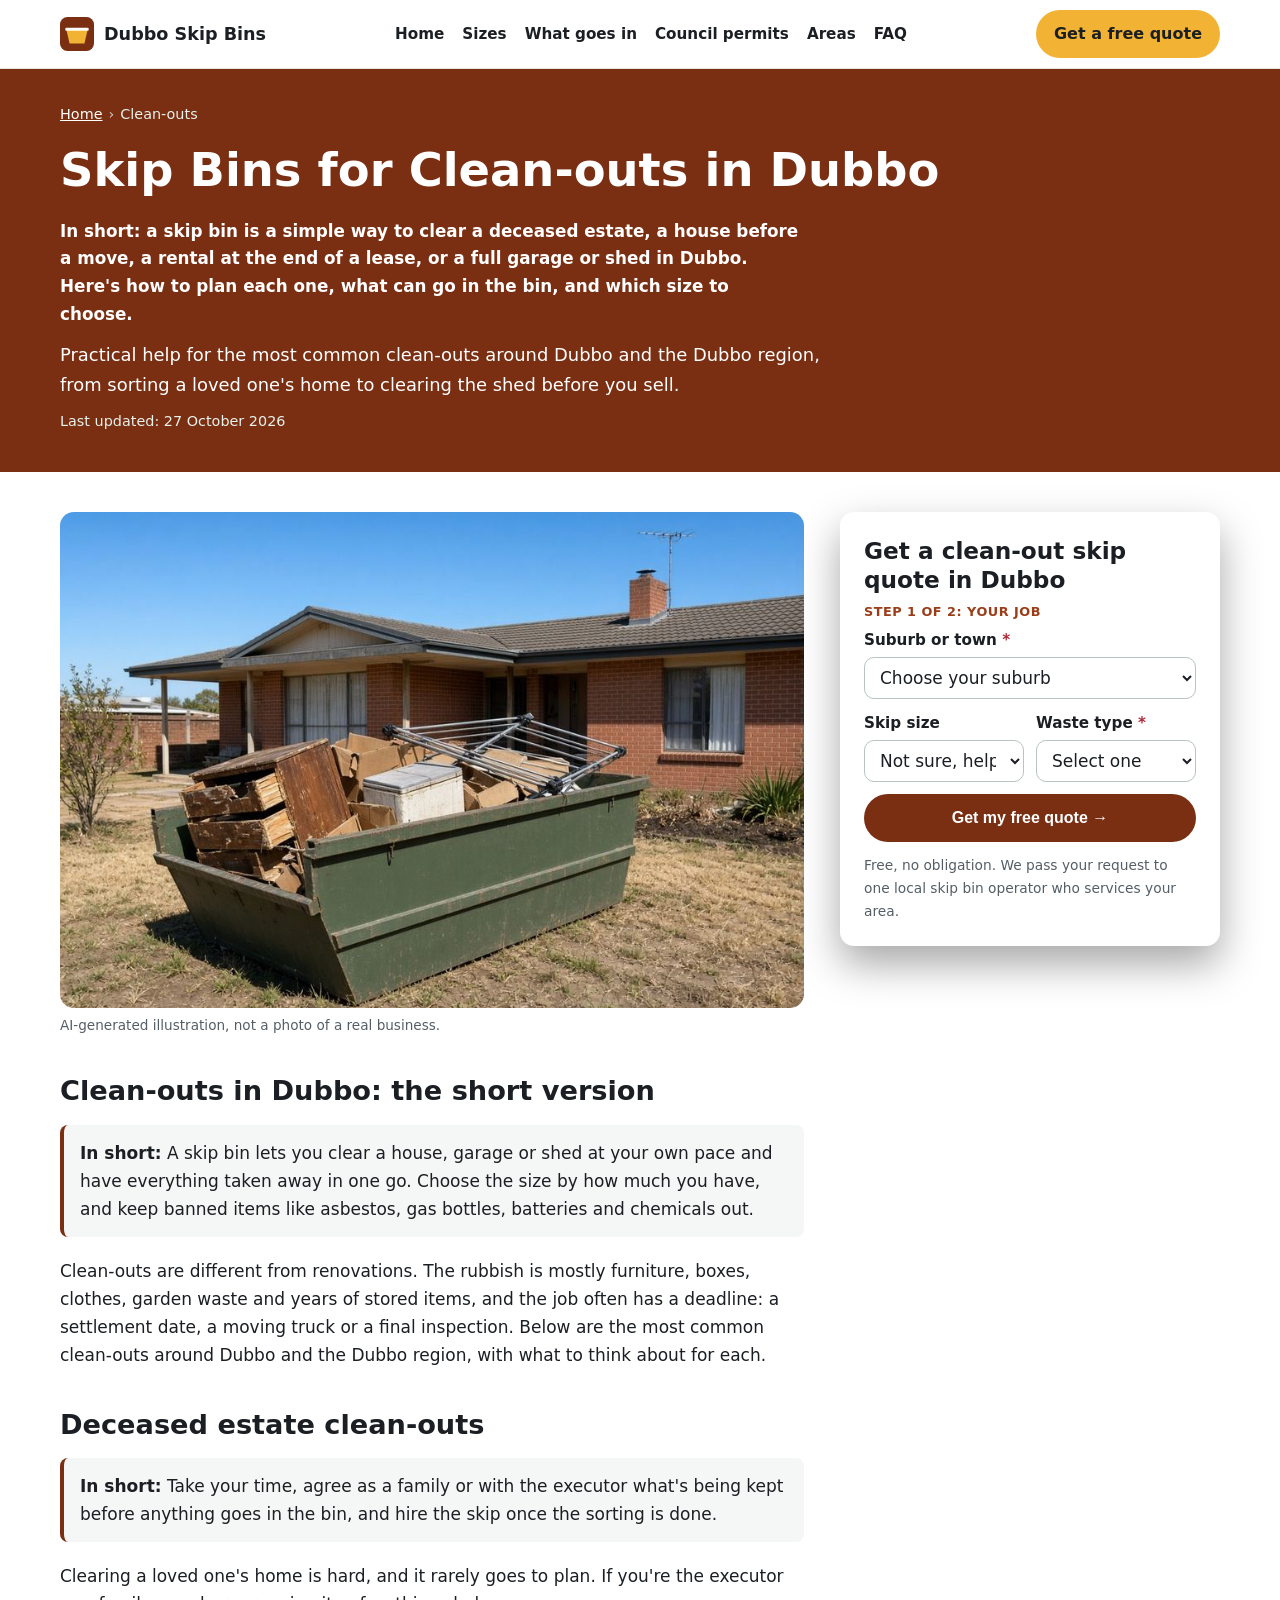
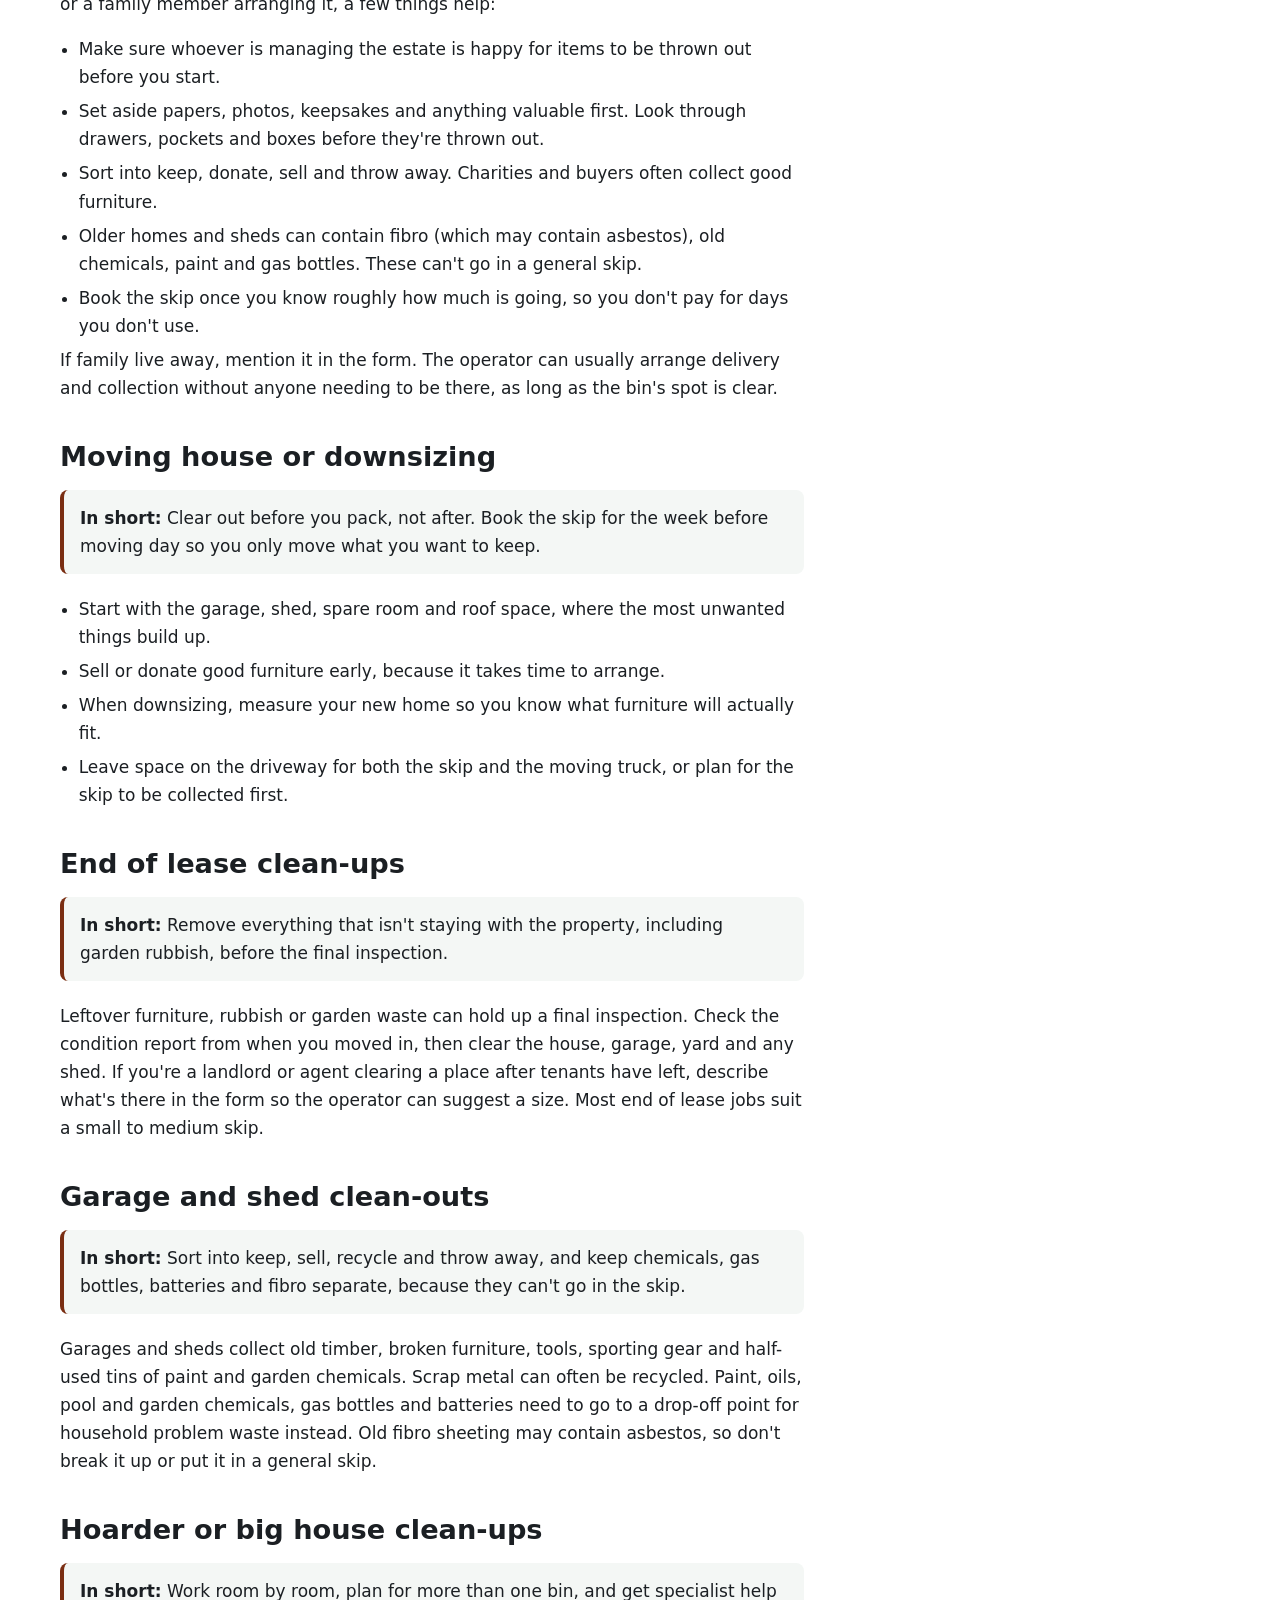
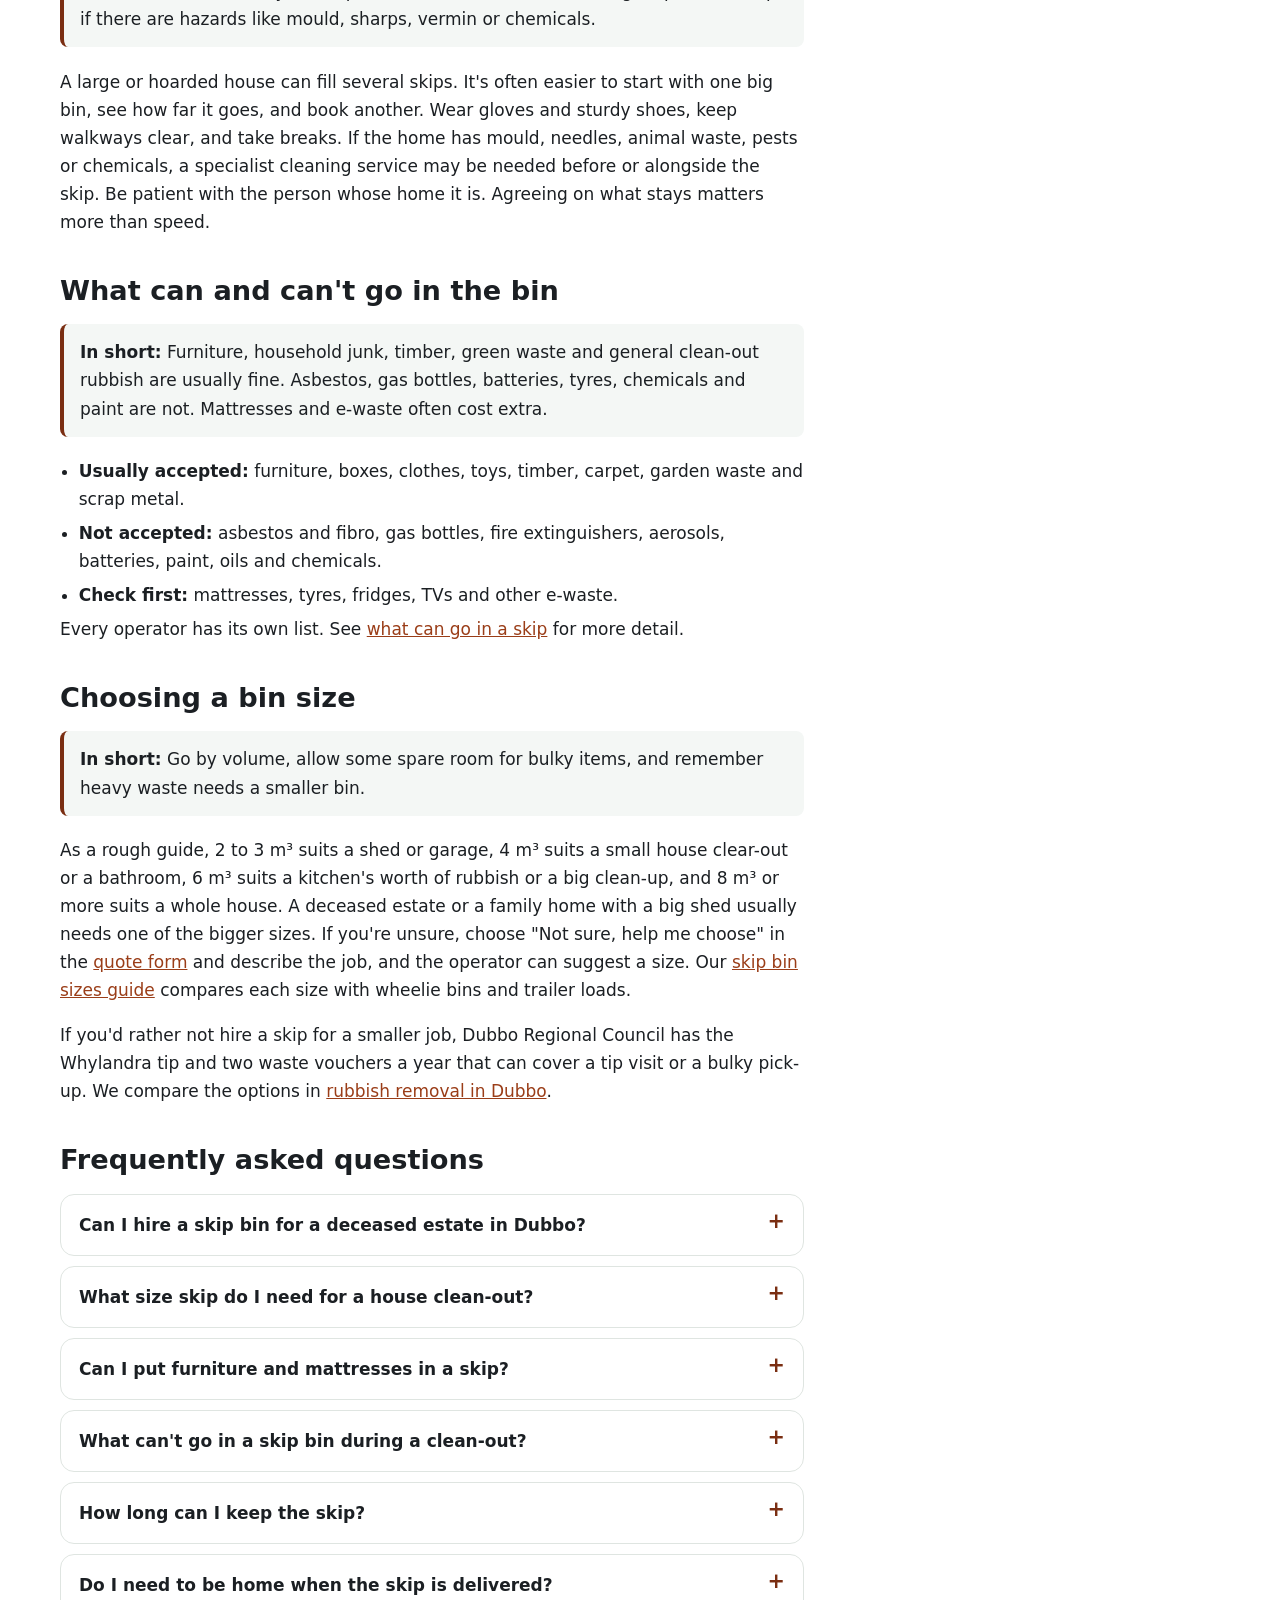
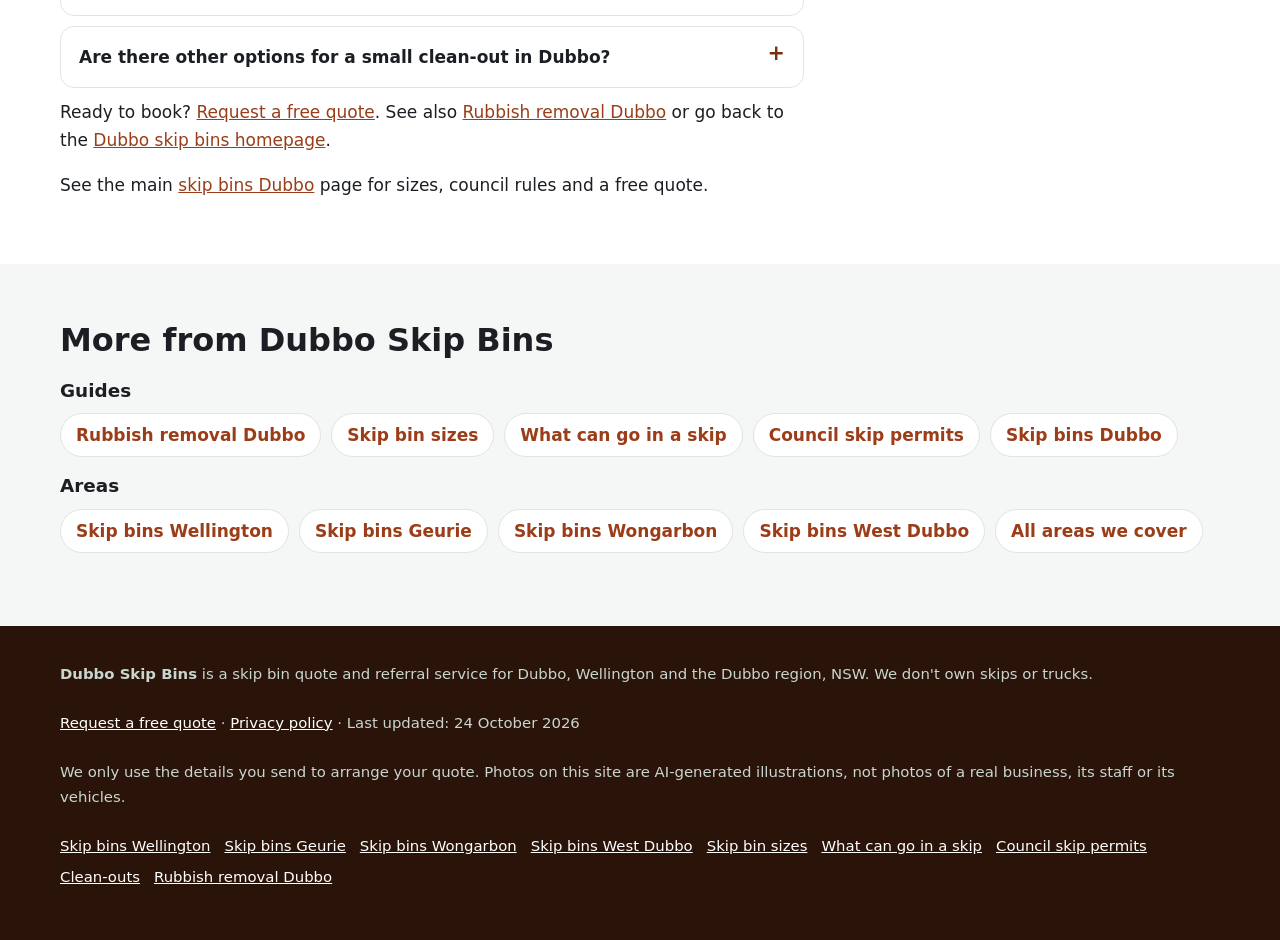
==== commit fbf44a0c: "Remove visible Raf Web Studio branding, parentOrganization schema and privacy contact email" ====
--- a/clean-outs/index.html
+++ b/clean-outs/index.html
@@ -213,7 +213,8 @@
         <input type="hidden" name="_subject" value="New quote request – dubboskipbins.com">
         <input type="hidden" name="_captcha" value="true">
         <input type="hidden" name="_template" value="table">
-        <input type="hidden" name="_next" value="https://dubboskipbins.com/thanks.html">
+        <input type="hidden" name="_next" value="https://dubboskipbins.com/thanks.html?lead=1">
+        <input type="hidden" name="_autoresponse" value="Thanks for your skip bin request. We&#x27;ve received it and are passing it to a local operator, who&#x27;ll be in touch shortly with availability and a price.">
         <input type="text" name="_honey" style="display:none" tabindex="-1" autocomplete="off" aria-hidden="true">
         <input type="hidden" name="source" value="dubboskipbins.com">
         <input type="hidden" name="page" value="/clean-outs/">
@@ -259,7 +260,7 @@
   <div class="wrap">
     <p><strong>Dubbo Skip Bins</strong> is a skip bin quote and referral service for Dubbo, Wellington and the Dubbo region, NSW. We don't own skips or trucks.</p>
     <p><a href="#quote">Request a free quote</a> · <a href="/privacy.html">Privacy policy</a> · Last updated: 24 October 2026</p>
-    <p>We only use the details you send to arrange your quote. A Raf Web Studio site. Photos on this site are AI-generated illustrations, not photos of a real business, its staff or its vehicles.</p>
+    <p>We only use the details you send to arrange your quote. Photos on this site are AI-generated illustrations, not photos of a real business, its staff or its vehicles.</p>
     <p class="footer-links"><a href="/skip-bins-wellington/">Skip bins Wellington</a> <a href="/skip-bins-geurie/">Skip bins Geurie</a> <a href="/skip-bins-wongarbon/">Skip bins Wongarbon</a> <a href="/skip-bins-west-dubbo/">Skip bins West Dubbo</a> <a href="/skip-bin-sizes/">Skip bin sizes</a> <a href="/what-can-go-in-a-skip/">What can go in a skip</a> <a href="/skip-bin-council-permit/">Council skip permits</a> <a href="/clean-outs/">Clean-outs</a> <a href="/rubbish-removal-dubbo/">Rubbish removal Dubbo</a></p>
   </div>
 </footer>
